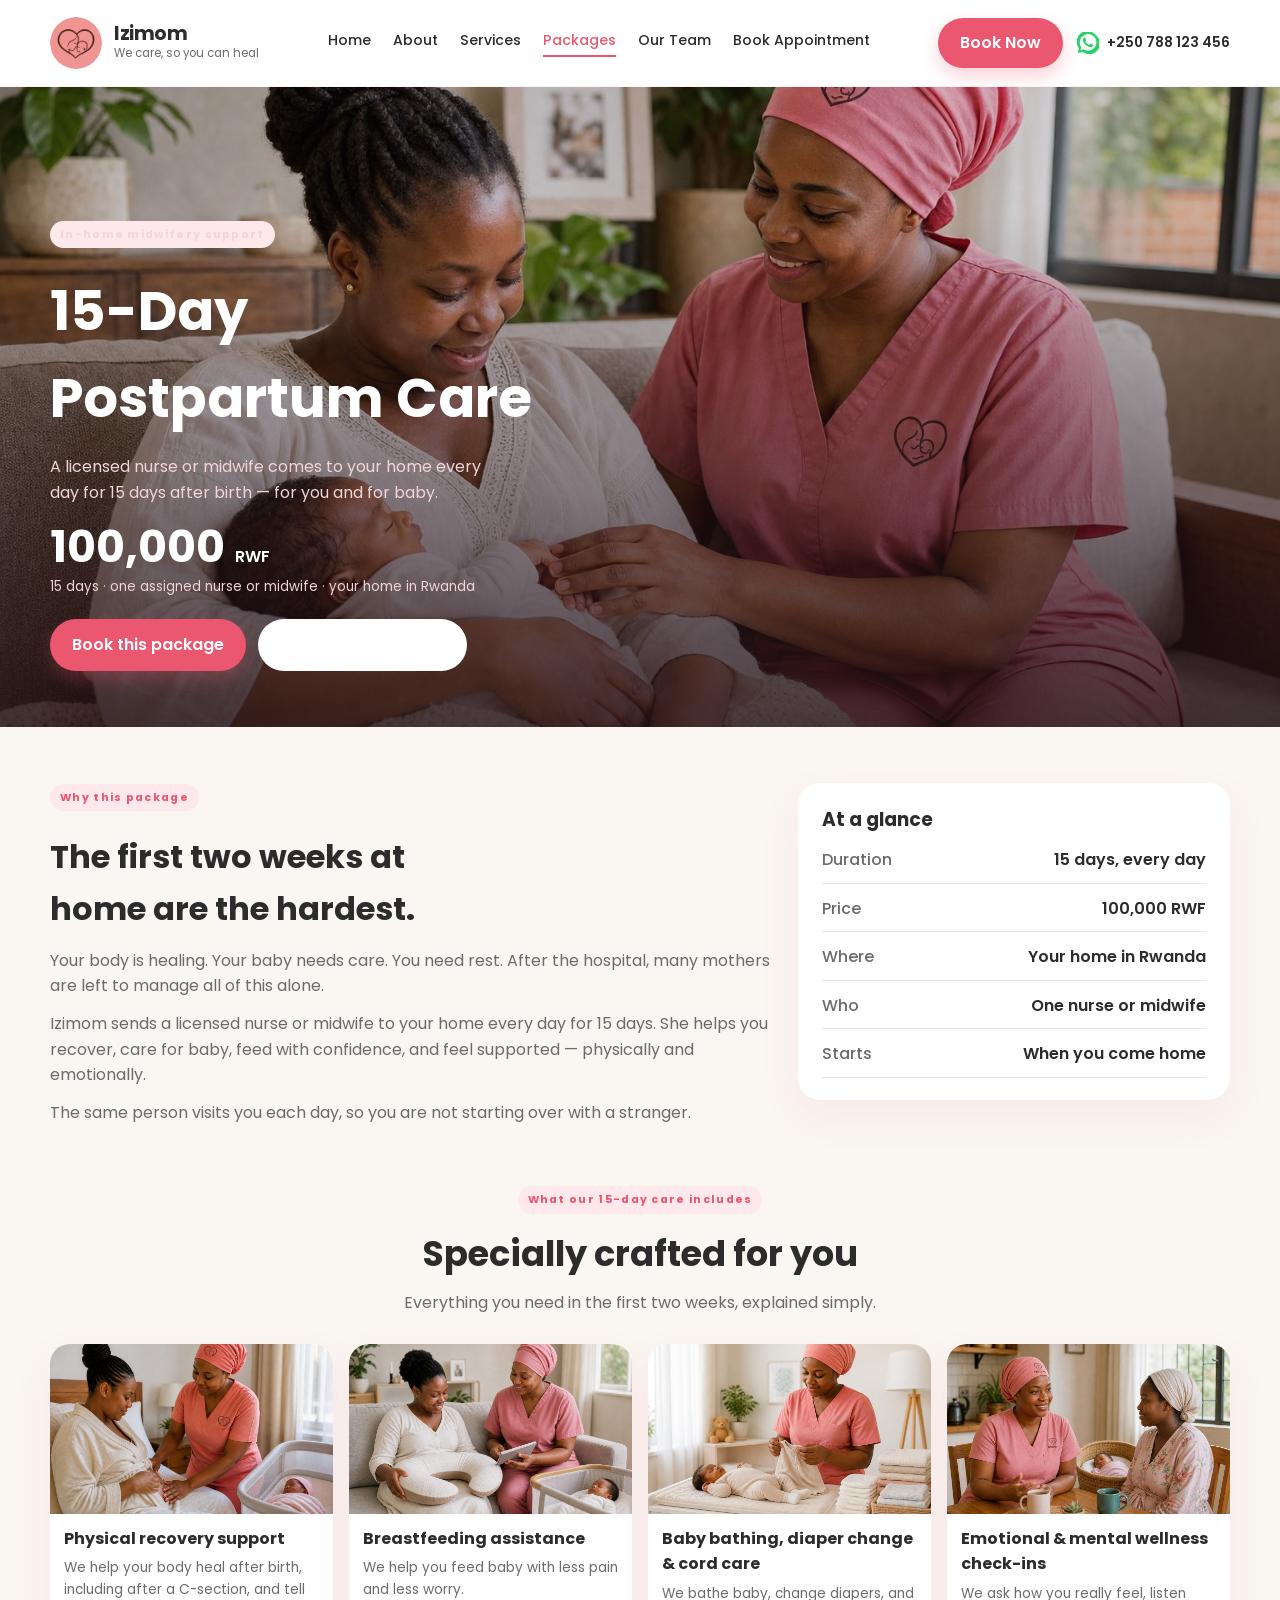
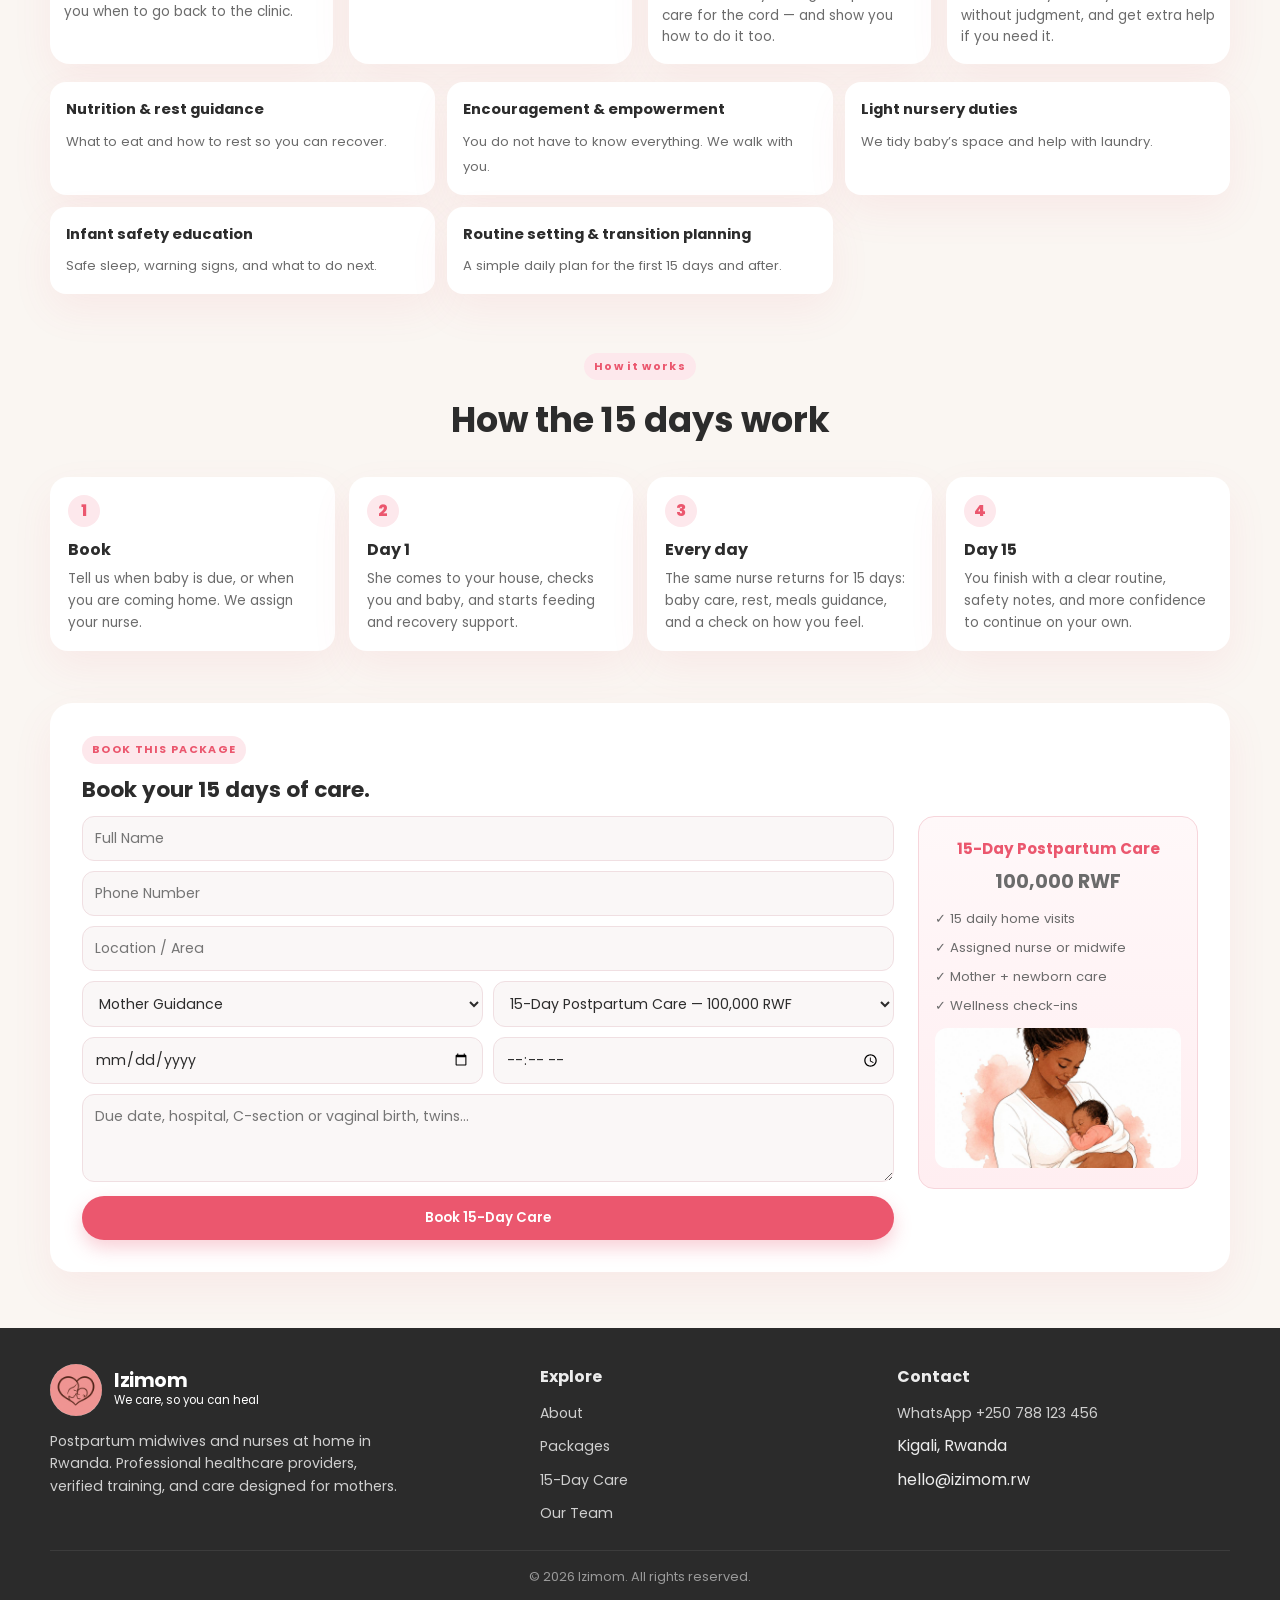
==== 15-day.html @ 44f7fa95 "Fix 15-day page styles by loading CSS and images from the site root. Vercel serves the page at /15-d" ====
<!DOCTYPE html>
<html lang="en">
<head>
  <meta charset="UTF-8">
  <meta name="viewport" content="width=device-width, initial-scale=1.0">
  <title>15-Day Postpartum Care | Izimom</title>
  <meta name="description" content="Daily in-home midwifery support for 15 days after birth in Rwanda. Comprehensive care for mother and newborn. 100,000 RWF.">
  <link rel="icon" href="/images/logo-icon.png?v=5" type="image/png">
  <link rel="preconnect" href="https://fonts.googleapis.com">
  <link rel="preconnect" href="https://fonts.gstatic.com" crossorigin>
  <link href="https://fonts.googleapis.com/css2?family=Poppins:wght@400;500;600;700;800&display=swap" rel="stylesheet">
  <link rel="stylesheet" href="/css/styles.css">
</head>
<body>
  <header class="header">
    <div class="container header-inner">
      <a class="brand" href="/">
        <img src="/images/logo-icon.png?v=5" alt="Izimom logo">
        <span class="brand-text">
          <strong>Izimom</strong>
          <span>We care, so you can heal</span>
        </span>
      </a>

      <button class="menu-toggle" aria-label="Open menu">
        <span></span><span></span><span></span>
      </button>

      <nav class="nav" aria-label="Primary">
        <a href="/">Home</a>
        <a href="/#about">About</a>
        <a href="/#services">Services</a>
        <a class="active" href="/#packages">Packages</a>
        <a href="/#team">Our Team</a>
        <a href="#booking">Book Appointment</a>
      </nav>

      <div class="header-actions">
        <a class="btn btn-primary" href="#booking">Book Now</a>
        <a class="whatsapp" href="https://wa.me/250788123456" target="_blank" rel="noopener">
          <svg viewBox="0 0 24 24" fill="#25D366" aria-hidden="true">
            <path d="M20.5 3.5A11 11 0 0 0 2.1 17.7L1 23l5.4-1.1A11 11 0 1 0 20.5 3.5zm-8.5 17a9.1 9.1 0 0 1-4.6-1.3l-.3-.2-3.2.7.7-3.1-.2-.3A9.1 9.1 0 1 1 12 20.5zm5-6.8c-.3-.1-1.6-.8-1.9-.9s-.4-.1-.6.1-.7.9-.8 1-.3.2-.6.1a7.4 7.4 0 0 1-2.2-1.4 8.2 8.2 0 0 1-1.5-1.9c-.2-.3 0-.4.1-.6l.4-.5.1-.3a.5.5 0 0 0 0-.5c0-.1-.6-1.5-.8-2s-.4-.5-.6-.5h-.5a1 1 0 0 0-.7.3 3 3 0 0 0-1 2.3 5.2 5.2 0 0 0 1.1 2.8 12 12 0 0 0 4.6 4.1 15.6 15.6 0 0 0 1.6.6 3.8 3.8 0 0 0 1.8.1 2.9 2.9 0 0 0 1.9-1.3 2.3 2.3 0 0 0 .2-1.3c-.1-.1-.3-.2-.6-.3z"/>
          </svg>
          <span>+250 788 123 456</span>
        </a>
      </div>
    </div>
  </header>

  <main>
    <section class="pkg-hero">
      <img src="/images/pkg-15-hero.jpg" alt="Izimom nurse visiting a new mother and baby at home">
      <div class="pkg-hero-copy">
        <p class="eyebrow">In-home midwifery support</p>
        <h1>15-Day Postpartum Care</h1>
        <p>A licensed nurse or midwife comes to your home every day for 15 days after birth — for you and for baby.</p>
        <div class="pkg-hero-price">
          <strong>100,000 <span>RWF</span></strong>
          <small>15 days · one assigned nurse or midwife · your home in Rwanda</small>
        </div>
        <div class="hero-ctas">
          <a class="btn btn-primary" href="#booking">Book this package</a>
          <a class="btn btn-outline" href="#includes">See what’s included</a>
        </div>
      </div>
    </section>

    <section class="pkg-intro">
      <div class="container pkg-intro-grid">
        <div>
          <span class="eyebrow">Why this package</span>
          <h2>The first two weeks at home are the hardest.</h2>
          <p>Your body is healing. Your baby needs care. You need rest. After the hospital, many mothers are left to manage all of this alone.</p>
          <p>Izimom sends a licensed nurse or midwife to your home every day for 15 days. She helps you recover, care for baby, feed with confidence, and feel supported — physically and emotionally.</p>
          <p>The same person visits you each day, so you are not starting over with a stranger.</p>
        </div>
        <aside class="pkg-facts">
          <h3>At a glance</h3>
          <ul>
            <li><span>Duration</span> 15 days, every day</li>
            <li><span>Price</span> 100,000 RWF</li>
            <li><span>Where</span> Your home in Rwanda</li>
            <li><span>Who</span> One nurse or midwife</li>
            <li><span>Starts</span> When you come home</li>
          </ul>
        </aside>
      </div>
    </section>

    <section class="pkg-includes" id="includes">
      <div class="container">
        <div class="section-head">
          <span class="eyebrow">What our 15-day care includes</span>
          <h2>Specially crafted for you</h2>
          <p>Everything you need in the first two weeks, explained simply.</p>
        </div>
        <div class="include-grid">
          <article>
            <img src="/images/pkg-15-recovery.jpg" alt="Nurse supporting a mother’s physical recovery at home">
            <h3>Physical recovery support</h3>
            <p>We help your body heal after birth, including after a C-section, and tell you when to go back to the clinic.</p>
          </article>
          <article>
            <img src="/images/pkg-15-feeding.jpg" alt="Nurse guiding a new mother on feeding at home">
            <h3>Breastfeeding assistance</h3>
            <p>We help you feed baby with less pain and less worry.</p>
          </article>
          <article>
            <img src="/images/pkg-15-baby.jpg" alt="Nurse caring for a newborn in the nursery">
            <h3>Baby bathing, diaper change &amp; cord care</h3>
            <p>We bathe baby, change diapers, and care for the cord — and show you how to do it too.</p>
          </article>
          <article>
            <img src="/images/pkg-15-wellness.jpg" alt="Nurse sitting with a mother for a wellness check-in">
            <h3>Emotional &amp; mental wellness check-ins</h3>
            <p>We ask how you really feel, listen without judgment, and get extra help if you need it.</p>
          </article>
        </div>
        <div class="include-list">
          <div><strong>Nutrition &amp; rest guidance</strong><span>What to eat and how to rest so you can recover.</span></div>
          <div><strong>Encouragement &amp; empowerment</strong><span>You do not have to know everything. We walk with you.</span></div>
          <div><strong>Light nursery duties</strong><span>We tidy baby’s space and help with laundry.</span></div>
          <div><strong>Infant safety education</strong><span>Safe sleep, warning signs, and what to do next.</span></div>
          <div><strong>Routine setting &amp; transition planning</strong><span>A simple daily plan for the first 15 days and after.</span></div>
        </div>
      </div>
    </section>

    <section class="pkg-how">
      <div class="container">
        <div class="section-head">
          <span class="eyebrow">How it works</span>
          <h2>How the 15 days work</h2>
        </div>
        <div class="how-15">
          <article><span>1</span><h3>Book</h3><p>Tell us when baby is due, or when you are coming home. We assign your nurse.</p></article>
          <article><span>2</span><h3>Day 1</h3><p>She comes to your house, checks you and baby, and starts feeding and recovery support.</p></article>
          <article><span>3</span><h3>Every day</h3><p>The same nurse returns for 15 days: baby care, rest, meals guidance, and a check on how you feel.</p></article>
          <article><span>4</span><h3>Day 15</h3><p>You finish with a clear routine, safety notes, and more confidence to continue on your own.</p></article>
        </div>
      </div>
    </section>

    <section class="booking-section" id="booking">
      <div class="container">
        <article class="panel booking-panel">
          <span class="eyebrow">BOOK THIS PACKAGE</span>
          <h2>Book your 15 days of care.</h2>
          <div class="booking-wrap">
            <form class="form" id="booking-form">
              <label class="sr-only" for="name">Full Name</label>
              <input id="name" name="name" type="text" placeholder="Full Name" required>

              <label class="sr-only" for="phone">Phone Number</label>
              <input id="phone" name="phone" type="tel" placeholder="Phone Number" required>

              <label class="sr-only" for="location">Location / Area</label>
              <input id="location" name="location" type="text" placeholder="Location / Area" required>

              <div class="form-row">
                <label class="sr-only" for="service">Service Type</label>
                <select id="service" name="service" required>
                  <option value="">Service Type</option>
                  <option selected>Mother Guidance</option>
                  <option>Newborn Care</option>
                  <option>Night Support</option>
                  <option>Nutritious Meals</option>
                  <option>Light Cleaning</option>
                  <option>On-Demand Help</option>
                </select>

                <label class="sr-only" for="package">Subscription Package</label>
                <select id="package" name="package" required>
                  <option value="">Choose a package</option>
                  <option selected>15-Day Postpartum Care — 100,000 RWF</option>
                  <option>Weekly Essential — 10,000 RWF / week</option>
                  <option>Comfort Monthly — 38,000 RWF / month</option>
                  <option>Night Support Add-on — 18,000 RWF / week</option>
                </select>
              </div>

              <div class="form-row">
                <label class="sr-only" for="date">Preferred start date</label>
                <input id="date" name="date" type="date" required>

                <label class="sr-only" for="time">Preferred visit time</label>
                <input id="time" name="time" type="time" required>
              </div>

              <label class="sr-only" for="notes">Additional Notes</label>
              <textarea id="notes" name="notes" placeholder="Due date, hospital, C-section or vaginal birth, twins…"></textarea>

              <button class="btn btn-primary" type="submit">Book 15-Day Care</button>
            </form>

            <aside class="weekly-card">
              <h3>15-Day Postpartum Care</h3>
              <p class="price">100,000 RWF</p>
              <ul>
                <li>✓ 15 daily home visits</li>
                <li>✓ Assigned nurse or midwife</li>
                <li>✓ Mother + newborn care</li>
                <li>✓ Wellness check-ins</li>
              </ul>
              <img src="/images/pricing-illustration.jpg" alt="Mother holding a baby illustration">
            </aside>
          </div>
        </article>
      </div>
    </section>
  </main>

  <footer class="footer">
    <div class="container footer-grid">
      <div>
        <a class="brand" href="/">
          <img src="/images/logo-icon.png?v=5" alt="">
          <span class="brand-text">
            <strong>Izimom</strong>
            <span>We care, so you can heal</span>
          </span>
        </a>
        <p style="margin-top:14px;max-width:360px;">Postpartum midwives and nurses at home in Rwanda. Professional healthcare providers, verified training, and care designed for mothers.</p>
      </div>
      <div>
        <h4>Explore</h4>
        <ul>
          <li><a href="/#about">About</a></li>
          <li><a href="/#packages">Packages</a></li>
          <li><a href="/15-day/">15-Day Care</a></li>
          <li><a href="/#team">Our Team</a></li>
        </ul>
      </div>
      <div>
        <h4>Contact</h4>
        <ul>
          <li><a href="https://wa.me/250788123456">WhatsApp +250 788 123 456</a></li>
          <li>Kigali, Rwanda</li>
          <li>hello@izimom.rw</li>
        </ul>
      </div>
    </div>
    <div class="container copy">© <span id="year"></span> Izimom. All rights reserved.</div>
  </footer>

  <div class="toast" role="status">Thank you. Your appointment request has been received.</div>
  <script src="/js/main.js"></script>
</body>
</html>
---- css/styles.css ----
:root {
  --coral: #eb576e;
  --coral-dark: #d4455d;
  --coral-soft: #fde8ec;
  --blush: #fff4f6;
  --cream: #faf6f2;
  --white: #ffffff;
  --ink: #2c2c2c;
  --muted: #6b6b6b;
  --line: #f0e4e6;
  --shadow: 0 16px 40px rgba(235, 87, 110, 0.08);
  --radius: 22px;
  --header-h: 86px;
}

*,
*::before,
*::after {
  box-sizing: border-box;
  margin: 0;
  padding: 0;
}

html {
  scroll-behavior: smooth;
  scroll-padding-top: 96px;
}

body {
  font-family: "Poppins", sans-serif;
  color: var(--ink);
  background: var(--cream);
  line-height: 1.6;
}

img {
  max-width: 100%;
  display: block;
}

a {
  color: inherit;
  text-decoration: none;
}

button,
input,
select,
textarea {
  font-family: inherit;
}

.container {
  width: min(1180px, calc(100% - 40px));
  margin-inline: auto;
}

.sr-only {
  position: absolute;
  width: 1px;
  height: 1px;
  padding: 0;
  margin: -1px;
  overflow: hidden;
  clip: rect(0, 0, 0, 0);
  border: 0;
}

/* Header */
.header {
  position: sticky;
  top: 0;
  z-index: 50;
  background: rgba(255, 255, 255, 0.94);
  backdrop-filter: blur(12px);
  border-bottom: 1px solid rgba(235, 87, 110, 0.08);
}

.header-inner {
  min-height: var(--header-h);
  display: grid;
  grid-template-columns: auto 1fr auto;
  align-items: center;
  gap: 24px;
}

.brand {
  display: flex;
  align-items: center;
  gap: 12px;
}

.brand img,
.brand svg {
  width: 52px;
  height: 52px;
  flex-shrink: 0;
  border-radius: 50%;
  object-fit: cover;
}

.brand-text strong {
  display: block;
  font-size: 1.2rem;
  font-weight: 700;
  letter-spacing: -0.02em;
  line-height: 1.1;
}

.brand-text span {
  display: block;
  font-size: 0.72rem;
  color: var(--muted);
  font-weight: 400;
}

.nav {
  display: flex;
  justify-content: center;
  flex-wrap: wrap;
  gap: 18px 22px;
}

.nav a {
  font-size: 0.88rem;
  font-weight: 500;
  color: var(--ink);
  padding-bottom: 4px;
  border-bottom: 2px solid transparent;
  white-space: nowrap;
}

.nav a:hover,
.nav a.active {
  color: var(--coral);
  border-bottom-color: var(--coral);
}

.header-actions {
  display: flex;
  align-items: center;
  gap: 14px;
}

.btn {
  display: inline-flex;
  align-items: center;
  justify-content: center;
  gap: 8px;
  border: none;
  cursor: pointer;
  border-radius: 999px;
  font-weight: 600;
  transition: 0.2s ease;
}

.btn-primary {
  background: var(--coral);
  color: var(--white);
  padding: 12px 22px;
  box-shadow: 0 8px 18px rgba(235, 87, 110, 0.28);
}

.btn-primary:hover {
  background: var(--coral-dark);
  transform: translateY(-1px);
}

.btn-outline {
  background: var(--white);
  color: var(--coral);
  border: 1.5px solid var(--coral);
  padding: 12px 22px;
}

.btn-outline:hover {
  background: var(--coral-soft);
}

.whatsapp {
  display: flex;
  align-items: center;
  gap: 8px;
  font-size: 0.86rem;
  font-weight: 600;
  white-space: nowrap;
}

.whatsapp svg {
  width: 22px;
  height: 22px;
}

.menu-toggle {
  display: none;
  width: 42px;
  height: 42px;
  border: 1px solid var(--line);
  background: var(--white);
  border-radius: 12px;
  cursor: pointer;
}

.menu-toggle span {
  display: block;
  width: 18px;
  height: 2px;
  margin: 4px auto;
  background: var(--ink);
}

/* Hero */
.hero {
  padding: 42px 0 28px;
}

.hero-grid {
  display: grid;
  grid-template-columns: 1.05fr 0.95fr;
  gap: 36px;
  align-items: center;
}

.hero h1 {
  font-size: clamp(2.1rem, 4vw, 3.35rem);
  line-height: 1.15;
  letter-spacing: -0.03em;
  margin-bottom: 14px;
}

.hero p.lead {
  color: var(--muted);
  max-width: 460px;
  margin-bottom: 24px;
}

.feature-row {
  display: grid;
  grid-template-columns: repeat(4, minmax(0, 1fr));
  gap: 12px;
  margin-bottom: 28px;
}

.feature {
  display: flex;
  flex-direction: column;
  align-items: center;
  text-align: center;
  gap: 8px;
  font-size: 0.78rem;
  font-weight: 600;
}

.feature-icon {
  width: 46px;
  height: 46px;
  border-radius: 50%;
  background: var(--coral-soft);
  color: var(--coral);
  display: grid;
  place-items: center;
}

.feature-icon svg {
  width: 22px;
  height: 22px;
}

.hero-ctas {
  display: flex;
  gap: 12px;
  flex-wrap: wrap;
}

.hero-media {
  position: relative;
}

.hero-media img {
  width: 100%;
  height: 520px;
  object-fit: cover;
  object-position: 50% 20%;
  border-radius: 28px;
}

.price-badge {
  position: absolute;
  right: -8px;
  top: 42%;
  width: 158px;
  height: 158px;
  background: var(--coral);
  color: var(--white);
  text-align: center;
  display: grid;
  place-items: center;
  padding: 18px;
  border-radius: 58% 42% 55% 45% / 48% 52% 48% 52%;
  box-shadow: 0 16px 30px rgba(235, 87, 110, 0.35);
  animation: float 4.5s ease-in-out infinite;
}

.price-badge strong {
  display: block;
  font-size: 0.95rem;
  line-height: 1.25;
}

.price-badge small {
  display: block;
  margin-top: 6px;
  font-size: 0.68rem;
  opacity: 0.95;
}

@keyframes float {
  0%,
  100% {
    transform: translateY(0);
  }
  50% {
    transform: translateY(-8px);
  }
}

/* About + Services */
.about-services {
  padding: 10px 0 28px;
}

.about-services-grid {
  display: grid;
  grid-template-columns: 1fr 1.2fr;
  gap: 22px;
  align-items: stretch;
}

.panel {
  background: var(--white);
  border-radius: var(--radius);
  padding: 22px;
  box-shadow: var(--shadow);
}

.eyebrow {
  display: inline-block;
  background: var(--coral-soft);
  color: var(--coral);
  font-size: 0.68rem;
  font-weight: 700;
  letter-spacing: 0.12em;
  padding: 5px 10px;
  border-radius: 999px;
  margin-bottom: 12px;
}

.panel h2 {
  font-size: 1.35rem;
  line-height: 1.3;
  margin-bottom: 12px;
}

.about-photo {
  width: 100%;
  height: 240px;
  object-fit: cover;
  object-position: 50% 20%;
  border-radius: 16px;
  margin-bottom: 14px;
}

.booking-section {
  padding: 12px 0 56px;
}

.booking-panel {
  padding: 32px;
}

.form-row {
  display: grid;
  grid-template-columns: 1fr 1fr;
  gap: 10px;
}

.panel p {
  color: var(--muted);
  font-size: 0.92rem;
}

.checks {
  list-style: none;
  margin: 16px 0;
  display: grid;
  gap: 10px;
}

.checks li {
  display: flex;
  align-items: center;
  gap: 10px;
  font-size: 0.9rem;
  font-weight: 600;
}

.check {
  width: 20px;
  height: 20px;
  border-radius: 50%;
  background: var(--coral);
  color: var(--white);
  display: grid;
  place-items: center;
  flex-shrink: 0;
}

.service-grid {
  display: grid;
  grid-template-columns: 1fr 1fr;
  gap: 12px;
  margin: 16px 0 18px;
}

.service-card {
  border: 1px solid var(--line);
  border-radius: 14px;
  padding: 14px 12px;
  background: var(--white);
}

.service-card svg {
  width: 22px;
  height: 22px;
  color: var(--coral);
  margin-bottom: 8px;
}

.service-card h3 {
  font-size: 0.92rem;
  margin-bottom: 4px;
}

.service-card p {
  font-size: 0.75rem;
  line-height: 1.45;
}

.booking-wrap {
  display: grid;
  grid-template-columns: 1.6fr 280px;
  gap: 24px;
  align-items: start;
}

.form {
  display: grid;
  gap: 10px;
}

.form input,
.form select,
.form textarea {
  width: 100%;
  border: 1px solid #f0dfe2;
  background: #faf7f7;
  border-radius: 12px;
  padding: 11px 12px;
  font-size: 0.88rem;
  color: var(--ink);
  outline: none;
}

.form input:focus,
.form select:focus,
.form textarea:focus {
  border-color: var(--coral);
  background: var(--white);
}

.form textarea {
  min-height: 88px;
  resize: vertical;
}

.form .btn {
  width: 100%;
  margin-top: 4px;
}

.weekly-card {
  background: linear-gradient(180deg, #fff8f9 0%, #ffeef1 100%);
  border: 1px solid #f7d5db;
  border-radius: 16px;
  padding: 20px 16px;
  text-align: center;
}

.weekly-card h3 {
  font-size: 0.95rem;
  color: var(--coral);
}

.weekly-card .price {
  font-size: 1.2rem;
  font-weight: 700;
  margin: 6px 0 10px;
}

.weekly-card ul {
  list-style: none;
  text-align: left;
  font-size: 0.82rem;
  color: var(--muted);
  display: grid;
  gap: 8px;
  margin-bottom: 12px;
}

.weekly-card img {
  width: 100%;
  height: 140px;
  object-fit: cover;
  border-radius: 12px;
}

.trust {
  display: grid;
  grid-template-columns: repeat(3, 1fr);
  gap: 8px;
  margin-top: 16px;
  text-align: center;
}

.trust div {
  font-size: 0.68rem;
  font-weight: 600;
  color: var(--muted);
}

.trust svg {
  width: 22px;
  height: 22px;
  color: var(--coral);
  margin: 0 auto 4px;
}

/* Packages */
.packages {
  padding: 20px 0 64px;
}

.section-head {
  text-align: center;
  max-width: 620px;
  margin: 0 auto 28px;
}

.section-head h2 {
  font-size: clamp(1.6rem, 3vw, 2.2rem);
  margin-bottom: 8px;
}

.section-head p {
  color: var(--muted);
}

.package-grid {
  display: grid;
  grid-template-columns: repeat(3, 1fr);
  gap: 20px;
}

.package-card {
  background: var(--white);
  border-radius: 24px;
  padding: 26px 22px 22px;
  box-shadow: var(--shadow);
  position: relative;
  display: flex;
  flex-direction: column;
  border: 1px solid transparent;
}

.package-card.featured {
  border-color: var(--coral);
  transform: translateY(-8px);
  box-shadow: 0 20px 44px rgba(235, 87, 110, 0.16);
}

.popular {
  position: absolute;
  top: -12px;
  left: 50%;
  transform: translateX(-50%);
  background: var(--coral);
  color: var(--white);
  font-size: 0.72rem;
  font-weight: 700;
  padding: 5px 12px;
  border-radius: 999px;
}

.package-card h3 {
  font-size: 1.15rem;
}

.package-card .amount {
  font-size: 1.8rem;
  font-weight: 700;
  margin: 8px 0 4px;
  color: var(--coral);
}

.package-card .amount span {
  font-size: 0.85rem;
  color: var(--muted);
  font-weight: 500;
}

.package-card .who {
  font-size: 0.85rem;
  color: var(--muted);
  margin-bottom: 16px;
}

.package-card ul {
  list-style: none;
  display: grid;
  gap: 9px;
  margin-bottom: 20px;
  flex: 1;
}

.package-card li {
  display: flex;
  gap: 8px;
  font-size: 0.88rem;
}

.addon {
  margin-top: 22px;
  background: var(--white);
  border-radius: 18px;
  padding: 18px 22px;
  display: flex;
  justify-content: space-between;
  gap: 16px;
  align-items: center;
  box-shadow: var(--shadow);
  flex-wrap: wrap;
}

.addon strong {
  color: var(--coral);
}

/* 15-day package page */
.pkg-hero {
  position: relative;
  min-height: min(78vh, 640px);
  display: grid;
  align-items: end;
  color: #fff;
}

.pkg-hero img {
  position: absolute;
  inset: 0;
  width: 100%;
  height: 100%;
  object-fit: cover;
}

.pkg-hero::after {
  content: "";
  position: absolute;
  inset: 0;
  background: linear-gradient(180deg, rgba(36, 18, 22, 0.15) 20%, rgba(36, 18, 22, 0.82) 100%);
}

.pkg-hero-copy {
  position: relative;
  z-index: 1;
  width: min(1180px, calc(100% - 40px));
  margin: 0 auto;
  padding: 48px 0 56px;
}

.pkg-hero h1 {
  font-size: clamp(2rem, 4.4vw, 3.4rem);
  max-width: 14ch;
  margin-bottom: 12px;
}

.pkg-hero-copy > p {
  max-width: 46ch;
  color: #f3d4da;
  margin-bottom: 20px;
}

.pkg-hero-price {
  margin-bottom: 22px;
}

.pkg-hero-price strong {
  display: block;
  font-size: clamp(2rem, 4vw, 2.8rem);
  line-height: 1;
}

.pkg-hero-price span {
  font-size: 1rem;
  font-weight: 600;
}

.pkg-hero-price small {
  display: block;
  margin-top: 6px;
  color: #f3d4da;
}

.pkg-hero .btn-outline {
  color: #fff;
  border-color: rgba(255, 255, 255, 0.55);
}

.pkg-intro {
  padding: 56px 0 28px;
}

.pkg-intro-grid {
  display: grid;
  grid-template-columns: 1.5fr 0.9fr;
  gap: 28px;
  align-items: start;
}

.pkg-intro h2 {
  font-size: clamp(1.5rem, 2.8vw, 2rem);
  margin: 8px 0 14px;
  max-width: 22ch;
}

.pkg-intro p {
  color: var(--muted);
  margin-bottom: 12px;
}

.pkg-facts {
  background: var(--white);
  border-radius: var(--radius);
  padding: 22px 24px;
  box-shadow: var(--shadow);
}

.pkg-facts ul {
  list-style: none;
  display: grid;
  gap: 12px;
  margin-top: 12px;
}

.pkg-facts li {
  display: flex;
  justify-content: space-between;
  gap: 12px;
  padding-bottom: 10px;
  border-bottom: 1px solid var(--line);
  font-weight: 600;
}

.pkg-facts li span {
  color: var(--muted);
  font-weight: 500;
}

.pkg-includes {
  padding: 20px 0 48px;
}

.include-grid {
  display: grid;
  grid-template-columns: repeat(4, 1fr);
  gap: 16px;
  margin-bottom: 18px;
}

.include-grid article {
  background: var(--white);
  border-radius: 20px;
  overflow: hidden;
  box-shadow: var(--shadow);
}

.include-grid img {
  width: 100%;
  height: 170px;
  object-fit: cover;
}

.include-grid h3,
.include-grid p {
  padding: 0 14px;
}

.include-grid h3 {
  margin-top: 12px;
  font-size: 1rem;
}

.include-grid p {
  color: var(--muted);
  font-size: 0.85rem;
  padding-bottom: 16px;
  margin-top: 6px;
}

.include-list {
  display: grid;
  grid-template-columns: repeat(3, 1fr);
  gap: 12px;
}

.include-list div {
  background: var(--white);
  border-radius: 16px;
  padding: 16px;
  box-shadow: var(--shadow);
}

.include-list strong {
  display: block;
  margin-bottom: 6px;
  font-size: 0.92rem;
}

.include-list span {
  color: var(--muted);
  font-size: 0.82rem;
}

.pkg-how {
  padding: 10px 0 40px;
}

.how-15 {
  display: grid;
  grid-template-columns: repeat(4, 1fr);
  gap: 14px;
}

.how-15 article {
  background: var(--white);
  border-radius: 18px;
  padding: 18px;
  box-shadow: var(--shadow);
}

.how-15 span {
  display: inline-flex;
  width: 32px;
  height: 32px;
  align-items: center;
  justify-content: center;
  background: var(--coral-soft);
  color: var(--coral);
  border-radius: 50%;
  font-weight: 800;
  margin-bottom: 10px;
}

.how-15 h3 {
  font-size: 1rem;
  margin-bottom: 6px;
}

.how-15 p {
  color: var(--muted);
  font-size: 0.85rem;
}

.flagship {
  display: grid;
  grid-template-columns: 1.1fr 1fr;
  gap: 0;
  background: var(--white);
  border-radius: 24px;
  overflow: hidden;
  box-shadow: var(--shadow);
  margin-bottom: 28px;
  border: 1px solid var(--coral);
}

.flagship img {
  width: 100%;
  height: 100%;
  min-height: 280px;
  object-fit: cover;
}

.flagship-body {
  padding: 28px 26px;
}

.flagship-body .amount {
  font-size: 2rem;
  font-weight: 700;
  color: var(--coral);
  margin: 8px 0 10px;
}

.flagship-body .amount span {
  font-size: 0.9rem;
  color: var(--muted);
  font-weight: 500;
}

.flagship-body .popular {
  position: static;
  transform: none;
  display: inline-block;
  margin-bottom: 10px;
}

.flagship-body p {
  color: var(--muted);
  margin-bottom: 16px;
}

.flagship-body ul {
  list-style: none;
  display: grid;
  gap: 8px;
  margin-bottom: 18px;
}

.flagship-body li {
  display: flex;
  gap: 8px;
  font-size: 0.9rem;
}

/* Team */
.team {
  padding: 10px 0 72px;
}

.team-grid {
  display: grid;
  grid-template-columns: repeat(3, 1fr);
  gap: 20px;
}

.member {
  background: var(--white);
  border-radius: 22px;
  overflow: hidden;
  box-shadow: var(--shadow);
}

.member img {
  width: 100%;
  height: 260px;
  object-fit: cover;
  object-position: 50% 18%;
}

.member-body {
  padding: 16px 16px 18px;
}

.member-body h3 {
  font-size: 1.05rem;
}

.role {
  color: var(--coral);
  font-size: 0.82rem;
  font-weight: 600;
  margin: 2px 0 8px;
}

.member-body p {
  font-size: 0.82rem;
  color: var(--muted);
}

/* Footer */
.footer {
  background: #2b2b2b;
  color: #ececec;
  padding: 36px 0 20px;
}

.footer-grid {
  display: grid;
  grid-template-columns: 1.4fr 1fr 1fr;
  gap: 24px;
  margin-bottom: 24px;
}

.footer .brand-text strong,
.footer .brand-text span {
  color: #fff;
}

.footer p,
.footer a {
  color: #cfcfcf;
  font-size: 0.88rem;
}

.footer h4 {
  margin-bottom: 10px;
}

.footer ul {
  list-style: none;
  display: grid;
  gap: 8px;
}

.copy {
  border-top: 1px solid rgba(255, 255, 255, 0.08);
  padding-top: 16px;
  font-size: 0.8rem;
  color: #9a9a9a;
  text-align: center;
}

.toast {
  position: fixed;
  right: 20px;
  bottom: 20px;
  background: var(--ink);
  color: var(--white);
  padding: 14px 18px;
  border-radius: 14px;
  display: none;
  z-index: 80;
}

.toast.show {
  display: block;
}

@media (max-width: 1024px) {
  .header-inner {
    grid-template-columns: auto 1fr auto;
  }

  .nav {
    display: none;
  }

  .nav.open {
    display: flex;
    position: absolute;
    top: var(--header-h);
    left: 0;
    right: 0;
    background: var(--white);
    flex-direction: column;
    padding: 16px 24px 20px;
    gap: 14px;
    border-bottom: 1px solid var(--line);
  }

  .menu-toggle {
    display: inline-block;
  }

  .whatsapp span {
    display: none;
  }

  .hero-grid,
  .about-services-grid,
  .package-grid,
  .team-grid,
  .footer-grid,
  .pkg-intro-grid,
  .include-grid,
  .include-list,
  .how-15,
  .flagship {
    grid-template-columns: 1fr 1fr;
  }

  .hero-grid,
  .about-services-grid,
  .booking-wrap {
    grid-template-columns: 1fr;
  }

  .hero-media img {
    height: 420px;
  }

  .package-grid .package-card:last-child,
  .footer-grid > :first-child {
    grid-column: 1 / -1;
  }
}

@media (max-width: 720px) {
  .container {
    width: min(1180px, calc(100% - 28px));
  }

  .feature-row,
  .service-grid,
  .booking-wrap,
  .form-row,
  .package-grid,
  .team-grid,
  .footer-grid,
  .trust,
  .pkg-intro-grid,
  .include-grid,
  .include-list,
  .how-15,
  .flagship {
    grid-template-columns: 1fr;
  }

  .booking-panel {
    padding: 22px;
  }

  .service-grid {
    grid-template-columns: 1fr 1fr;
  }

  .hero-media img {
    height: 360px;
  }

  .price-badge {
    width: 128px;
    height: 128px;
    right: 8px;
    top: auto;
    bottom: 16px;
  }

  .package-card.featured {
    transform: none;
  }

  .header-actions .btn {
    padding: 10px 14px;
    font-size: 0.85rem;
  }
}

@media (max-width: 520px) {
  .service-grid {
    grid-template-columns: 1fr;
  }

  .team-grid {
    grid-template-columns: 1fr;
  }
}
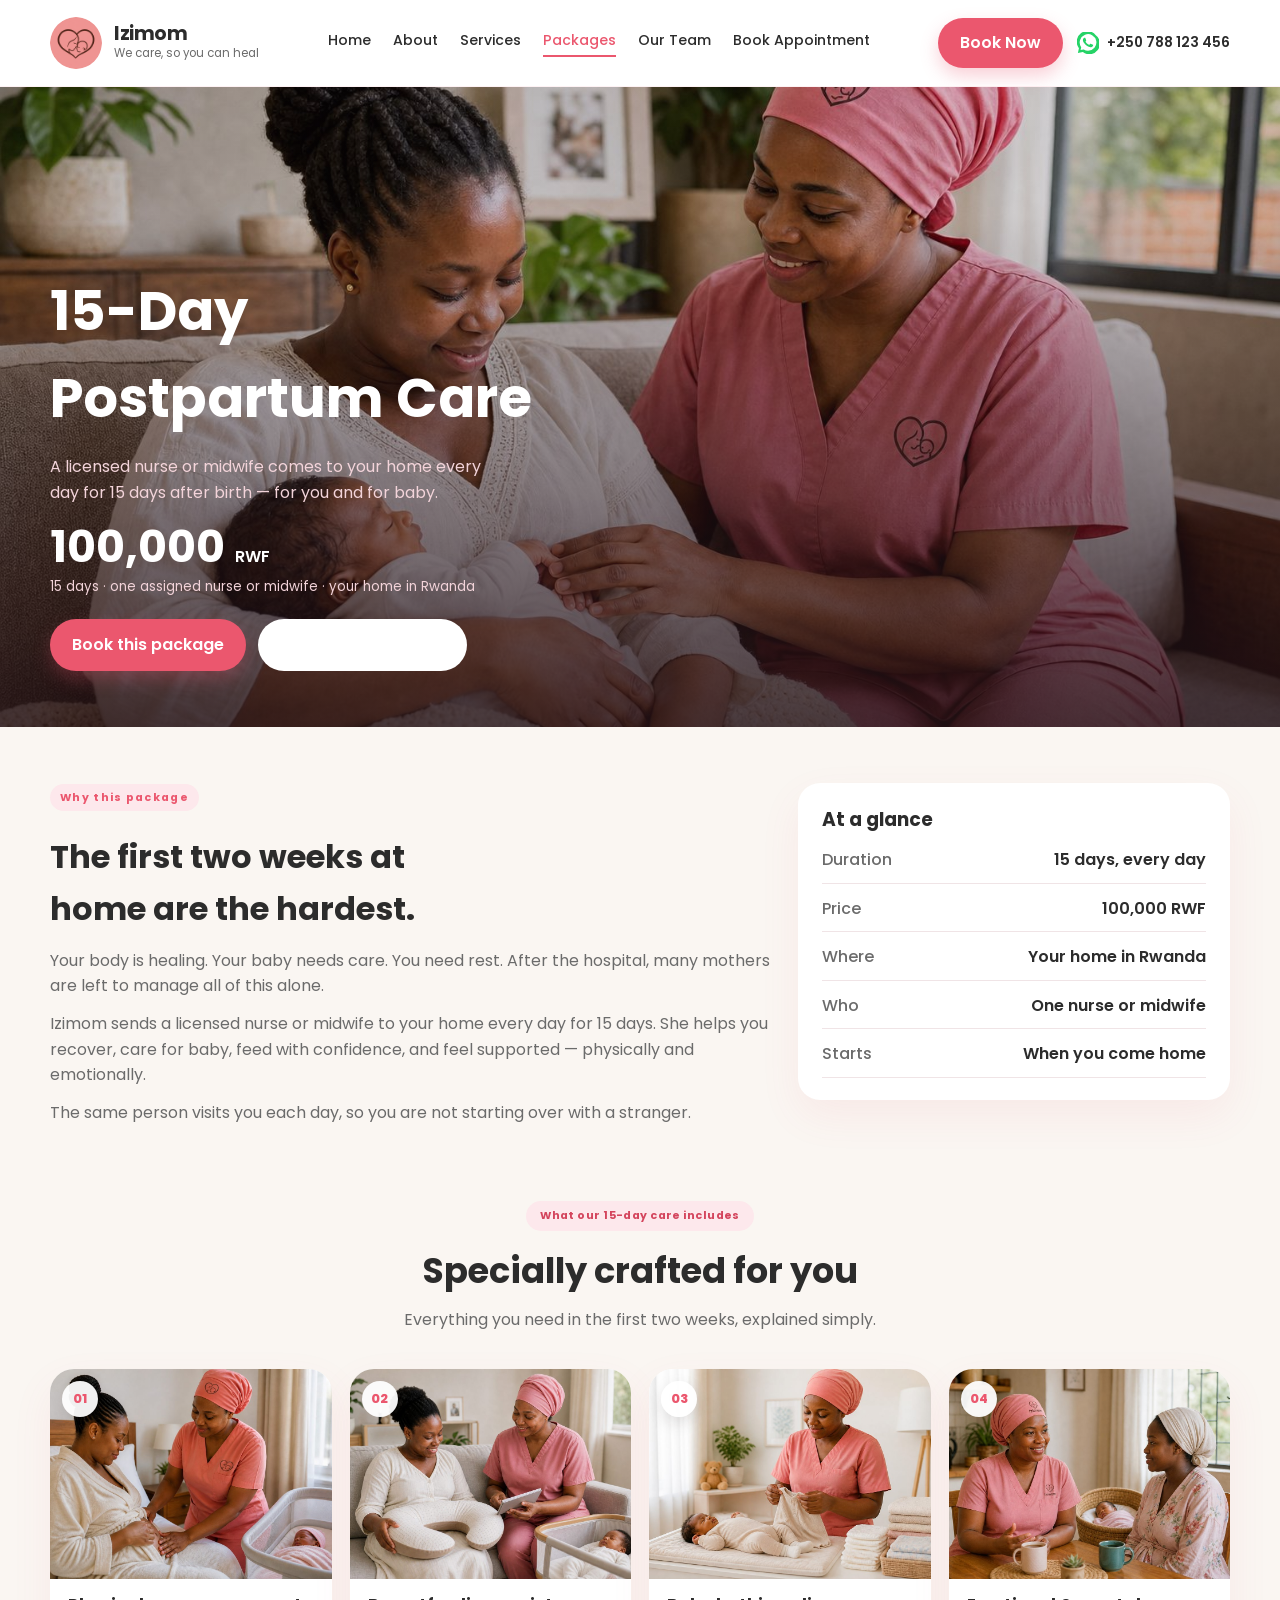
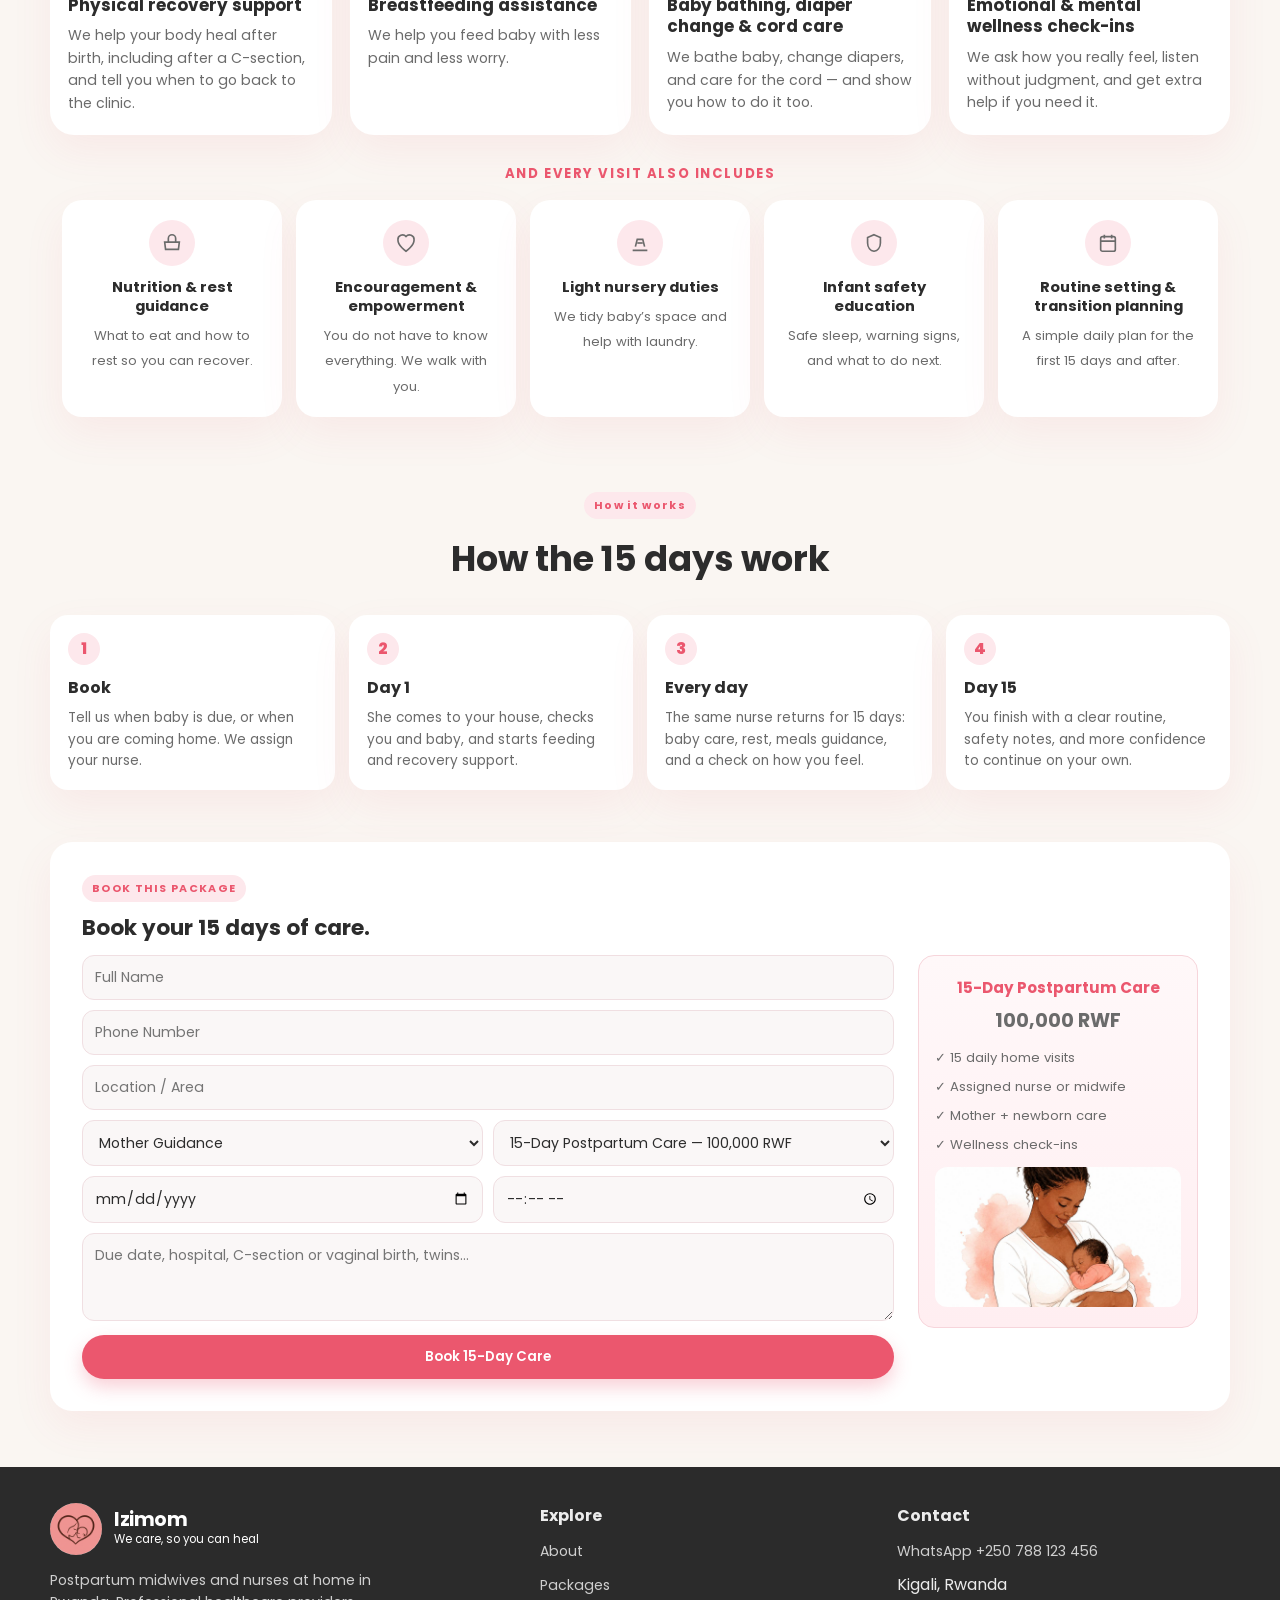
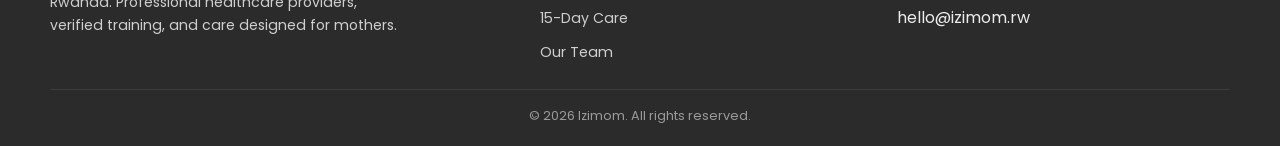
==== commit d3b4488c: "Redesign the 15-day includes section with numbered photo cards and icon tiles. Co-authored-by: Curso" ====
--- a/15-day.html
+++ b/15-day.html
@@ -51,7 +51,6 @@
     <section class="pkg-hero">
       <img src="/images/pkg-15-hero.jpg" alt="Izimom nurse visiting a new mother and baby at home">
       <div class="pkg-hero-copy">
-        <p class="eyebrow">In-home midwifery support</p>
         <h1>15-Day Postpartum Care</h1>
         <p>A licensed nurse or midwife comes to your home every day for 15 days after birth — for you and for baby.</p>
         <div class="pkg-hero-price">
@@ -90,38 +89,91 @@
     <section class="pkg-includes" id="includes">
       <div class="container">
         <div class="section-head">
-          <span class="eyebrow">What our 15-day care includes</span>
+          <span class="eyebrow pill">What our 15-day care includes</span>
           <h2>Specially crafted for you</h2>
           <p>Everything you need in the first two weeks, explained simply.</p>
         </div>
+
         <div class="include-grid">
           <article>
-            <img src="/images/pkg-15-recovery.jpg" alt="Nurse supporting a mother’s physical recovery at home">
-            <h3>Physical recovery support</h3>
-            <p>We help your body heal after birth, including after a C-section, and tell you when to go back to the clinic.</p>
-          </article>
-          <article>
-            <img src="/images/pkg-15-feeding.jpg" alt="Nurse guiding a new mother on feeding at home">
-            <h3>Breastfeeding assistance</h3>
-            <p>We help you feed baby with less pain and less worry.</p>
-          </article>
-          <article>
-            <img src="/images/pkg-15-baby.jpg" alt="Nurse caring for a newborn in the nursery">
-            <h3>Baby bathing, diaper change &amp; cord care</h3>
-            <p>We bathe baby, change diapers, and care for the cord — and show you how to do it too.</p>
-          </article>
-          <article>
-            <img src="/images/pkg-15-wellness.jpg" alt="Nurse sitting with a mother for a wellness check-in">
-            <h3>Emotional &amp; mental wellness check-ins</h3>
-            <p>We ask how you really feel, listen without judgment, and get extra help if you need it.</p>
-          </article>
-        </div>
+            <figure>
+              <img src="/images/pkg-15-recovery.jpg" alt="Nurse supporting a mother’s physical recovery at home">
+              <span>01</span>
+            </figure>
+            <div class="include-body">
+              <h3>Physical recovery support</h3>
+              <p>We help your body heal after birth, including after a C-section, and tell you when to go back to the clinic.</p>
+            </div>
+          </article>
+          <article>
+            <figure>
+              <img src="/images/pkg-15-feeding.jpg" alt="Nurse guiding a new mother on feeding at home">
+              <span>02</span>
+            </figure>
+            <div class="include-body">
+              <h3>Breastfeeding assistance</h3>
+              <p>We help you feed baby with less pain and less worry.</p>
+            </div>
+          </article>
+          <article>
+            <figure>
+              <img src="/images/pkg-15-baby.jpg" alt="Nurse caring for a newborn in the nursery">
+              <span>03</span>
+            </figure>
+            <div class="include-body">
+              <h3>Baby bathing, diaper change &amp; cord care</h3>
+              <p>We bathe baby, change diapers, and care for the cord — and show you how to do it too.</p>
+            </div>
+          </article>
+          <article>
+            <figure>
+              <img src="/images/pkg-15-wellness.jpg" alt="Nurse sitting with a mother for a wellness check-in">
+              <span>04</span>
+            </figure>
+            <div class="include-body">
+              <h3>Emotional &amp; mental wellness check-ins</h3>
+              <p>We ask how you really feel, listen without judgment, and get extra help if you need it.</p>
+            </div>
+          </article>
+        </div>
+
+        <p class="include-more">And every visit also includes</p>
         <div class="include-list">
-          <div><strong>Nutrition &amp; rest guidance</strong><span>What to eat and how to rest so you can recover.</span></div>
-          <div><strong>Encouragement &amp; empowerment</strong><span>You do not have to know everything. We walk with you.</span></div>
-          <div><strong>Light nursery duties</strong><span>We tidy baby’s space and help with laundry.</span></div>
-          <div><strong>Infant safety education</strong><span>Safe sleep, warning signs, and what to do next.</span></div>
-          <div><strong>Routine setting &amp; transition planning</strong><span>A simple daily plan for the first 15 days and after.</span></div>
+          <article>
+            <span class="include-icon" aria-hidden="true">
+              <svg viewBox="0 0 24 24" fill="none" stroke="currentColor" stroke-width="1.8"><path d="M4 11h16l-1 8H5l-1-8z"/><path d="M8 11V7a4 4 0 0 1 8 0v4"/></svg>
+            </span>
+            <strong>Nutrition &amp; rest guidance</strong>
+            <span>What to eat and how to rest so you can recover.</span>
+          </article>
+          <article>
+            <span class="include-icon" aria-hidden="true">
+              <svg viewBox="0 0 24 24" fill="none" stroke="currentColor" stroke-width="1.8"><path d="M20.8 8.6a5 5 0 0 0-8.8-3.6A5 5 0 0 0 3.2 8.6C3.2 15 12 21 12 21s8.8-6 8.8-12.4z"/></svg>
+            </span>
+            <strong>Encouragement &amp; empowerment</strong>
+            <span>You do not have to know everything. We walk with you.</span>
+          </article>
+          <article>
+            <span class="include-icon" aria-hidden="true">
+              <svg viewBox="0 0 24 24" fill="none" stroke="currentColor" stroke-width="1.8"><path d="M4 20h16M7 16l2-8h6l2 8"/><path d="M9 12h6"/></svg>
+            </span>
+            <strong>Light nursery duties</strong>
+            <span>We tidy baby’s space and help with laundry.</span>
+          </article>
+          <article>
+            <span class="include-icon" aria-hidden="true">
+              <svg viewBox="0 0 24 24" fill="none" stroke="currentColor" stroke-width="1.8"><path d="M12 3l7 3v6c0 5-3.2 8.4-7 9-3.8-.6-7-4-7-9V6l7-3z"/></svg>
+            </span>
+            <strong>Infant safety education</strong>
+            <span>Safe sleep, warning signs, and what to do next.</span>
+          </article>
+          <article>
+            <span class="include-icon" aria-hidden="true">
+              <svg viewBox="0 0 24 24" fill="none" stroke="currentColor" stroke-width="1.8"><rect x="4" y="5" width="16" height="16" rx="2"/><path d="M4 10h16M8 3v4M16 3v4"/></svg>
+            </span>
+            <strong>Routine setting &amp; transition planning</strong>
+            <span>A simple daily plan for the first 15 days and after.</span>
+          </article>
         </div>
       </div>
     </section>
@@ -173,8 +225,8 @@
                 <select id="package" name="package" required>
                   <option value="">Choose a package</option>
                   <option selected>15-Day Postpartum Care — 100,000 RWF</option>
-                  <option>Weekly Essential — 10,000 RWF / week</option>
-                  <option>Comfort Monthly — 38,000 RWF / month</option>
+                  <option>Weekly Essential — 20,000 RWF / week</option>
+                  <option>Comfort Monthly — 75,000 RWF / month</option>
                   <option>Night Support Add-on — 18,000 RWF / week</option>
                 </select>
               </div>
--- a/css/styles.css
+++ b/css/styles.css
@@ -776,63 +776,135 @@
 }
 
 .pkg-includes {
-  padding: 20px 0 48px;
+  padding: 36px 0 64px;
+}
+
+.pkg-includes .section-head {
+  margin-bottom: 36px;
+}
+
+.eyebrow.pill {
+  display: inline-block;
+  background: var(--coral-soft);
+  color: var(--coral-dark);
+  padding: 6px 14px;
+  border-radius: 999px;
+  letter-spacing: 0.04em;
 }
 
 .include-grid {
   display: grid;
   grid-template-columns: repeat(4, 1fr);
-  gap: 16px;
-  margin-bottom: 18px;
+  gap: 18px;
+  margin-bottom: 28px;
 }
 
 .include-grid article {
   background: var(--white);
-  border-radius: 20px;
+  border-radius: 24px;
   overflow: hidden;
   box-shadow: var(--shadow);
+  display: flex;
+  flex-direction: column;
+  transition: transform 0.2s ease, box-shadow 0.2s ease;
+}
+
+.include-grid article:hover {
+  transform: translateY(-6px);
+  box-shadow: 0 22px 40px rgba(235, 87, 110, 0.14);
+}
+
+.include-grid figure {
+  position: relative;
+  margin: 0;
 }
 
 .include-grid img {
   width: 100%;
-  height: 170px;
+  height: 210px;
   object-fit: cover;
 }
 
-.include-grid h3,
-.include-grid p {
-  padding: 0 14px;
-}
-
-.include-grid h3 {
-  margin-top: 12px;
-  font-size: 1rem;
-}
-
-.include-grid p {
-  color: var(--muted);
-  font-size: 0.85rem;
-  padding-bottom: 16px;
-  margin-top: 6px;
+.include-grid figure span {
+  position: absolute;
+  left: 12px;
+  top: 12px;
+  width: 36px;
+  height: 36px;
+  border-radius: 50%;
+  background: rgba(255, 255, 255, 0.94);
+  color: var(--coral);
+  font-size: 0.78rem;
+  font-weight: 800;
+  display: grid;
+  place-items: center;
+  box-shadow: 0 6px 16px rgba(36, 24, 28, 0.12);
+}
+
+.include-body {
+  padding: 16px 18px 20px;
+  flex: 1;
+}
+
+.include-body h3 {
+  font-size: 1.05rem;
+  line-height: 1.3;
+  margin-bottom: 8px;
+}
+
+.include-body p {
+  color: var(--muted);
+  font-size: 0.88rem;
+}
+
+.include-more {
+  text-align: center;
+  font-size: 0.82rem;
+  font-weight: 700;
+  letter-spacing: 0.12em;
+  text-transform: uppercase;
+  color: var(--coral);
+  margin: 8px 0 16px;
 }
 
 .include-list {
-  display: grid;
-  grid-template-columns: repeat(3, 1fr);
-  gap: 12px;
-}
-
-.include-list div {
+  display: flex;
+  flex-wrap: wrap;
+  justify-content: center;
+  gap: 14px;
+}
+
+.include-list article {
   background: var(--white);
-  border-radius: 16px;
-  padding: 16px;
+  border-radius: 20px;
+  padding: 20px 18px 18px;
   box-shadow: var(--shadow);
+  flex: 1 1 200px;
+  max-width: 220px;
+  text-align: center;
+}
+
+.include-icon {
+  width: 46px;
+  height: 46px;
+  margin: 0 auto 12px;
+  border-radius: 50%;
+  background: var(--coral-soft);
+  color: var(--coral);
+  display: grid;
+  place-items: center;
+}
+
+.include-icon svg {
+  width: 22px;
+  height: 22px;
 }
 
 .include-list strong {
   display: block;
   margin-bottom: 6px;
   font-size: 0.92rem;
+  line-height: 1.3;
 }
 
 .include-list span {
@@ -1145,8 +1217,13 @@
     bottom: 16px;
   }
 
-  .package-card.featured {
+  .include-grid article:hover {
     transform: none;
+  }
+
+  .include-list article {
+    max-width: none;
+    flex-basis: calc(50% - 14px);
   }
 
   .header-actions .btn {
@@ -1163,4 +1240,8 @@
   .team-grid {
     grid-template-columns: 1fr;
   }
-}
+
+  .include-list article {
+    flex-basis: 100%;
+  }
+}
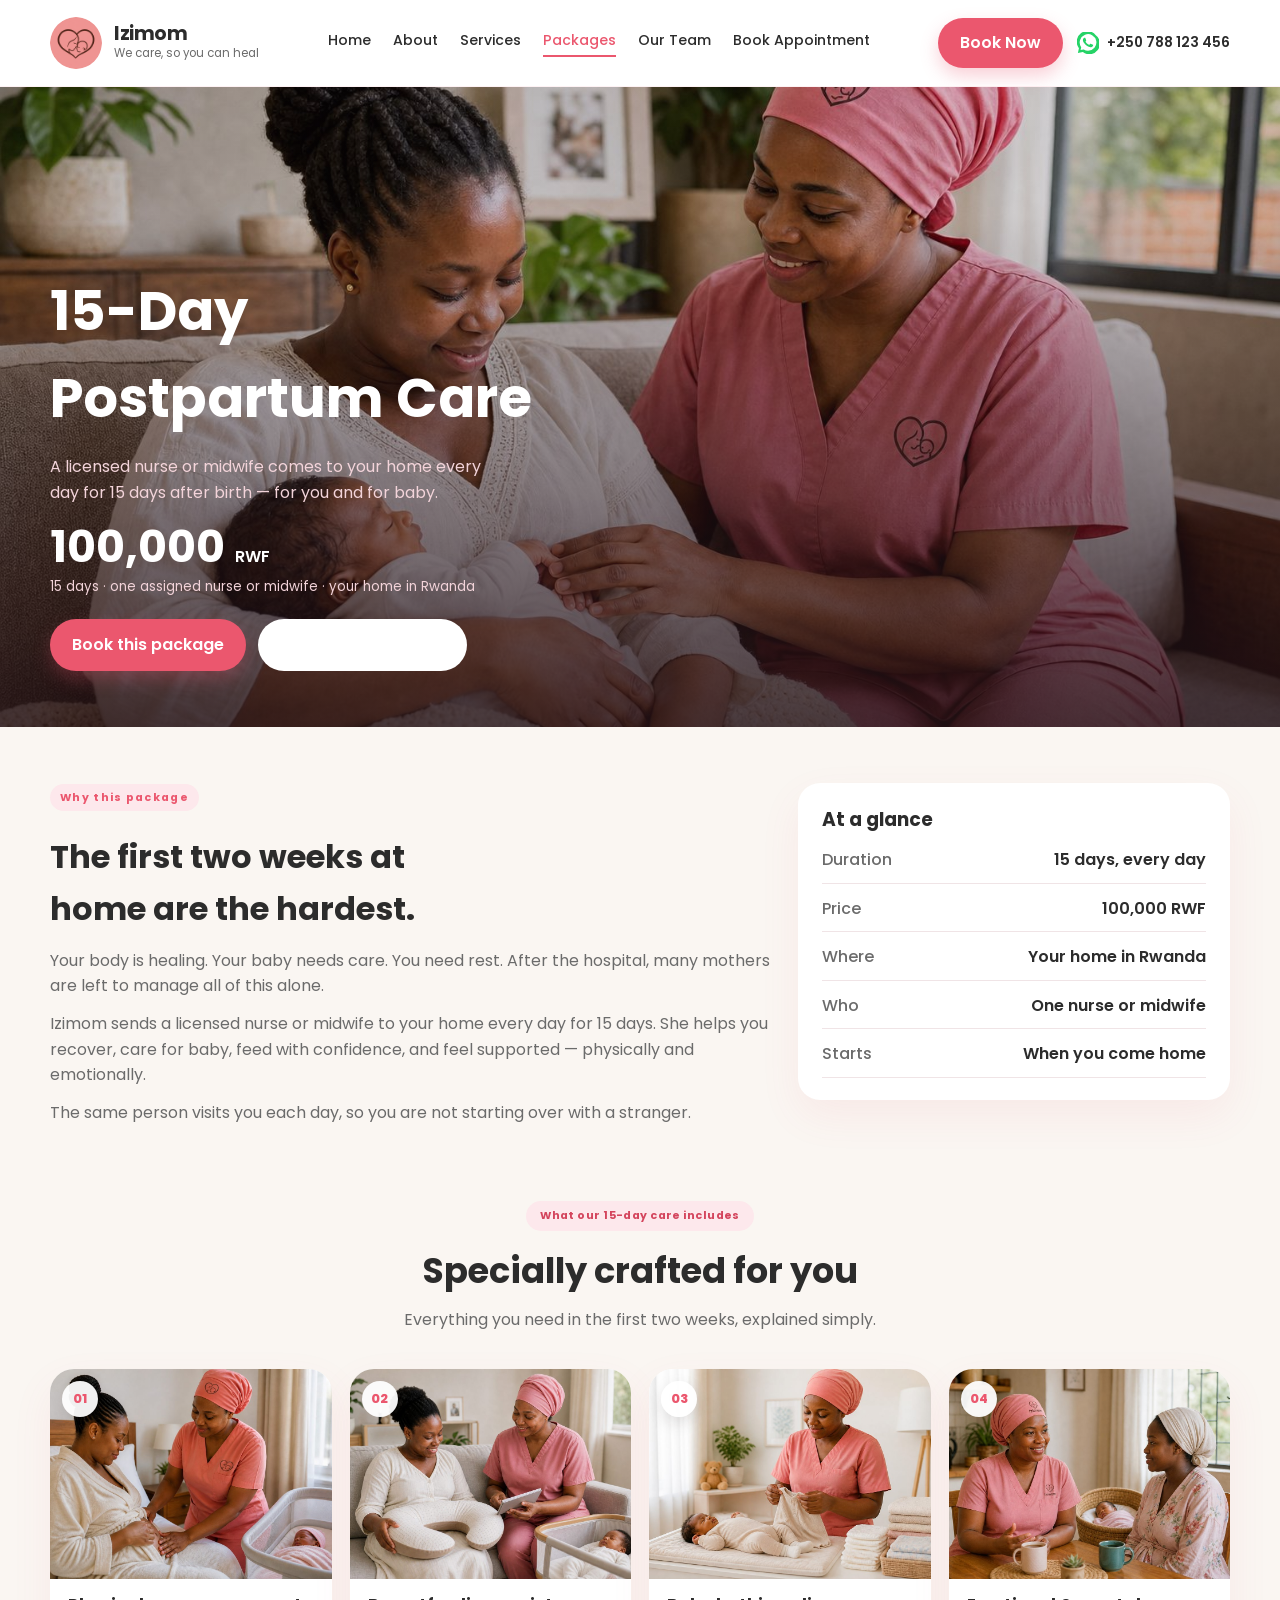
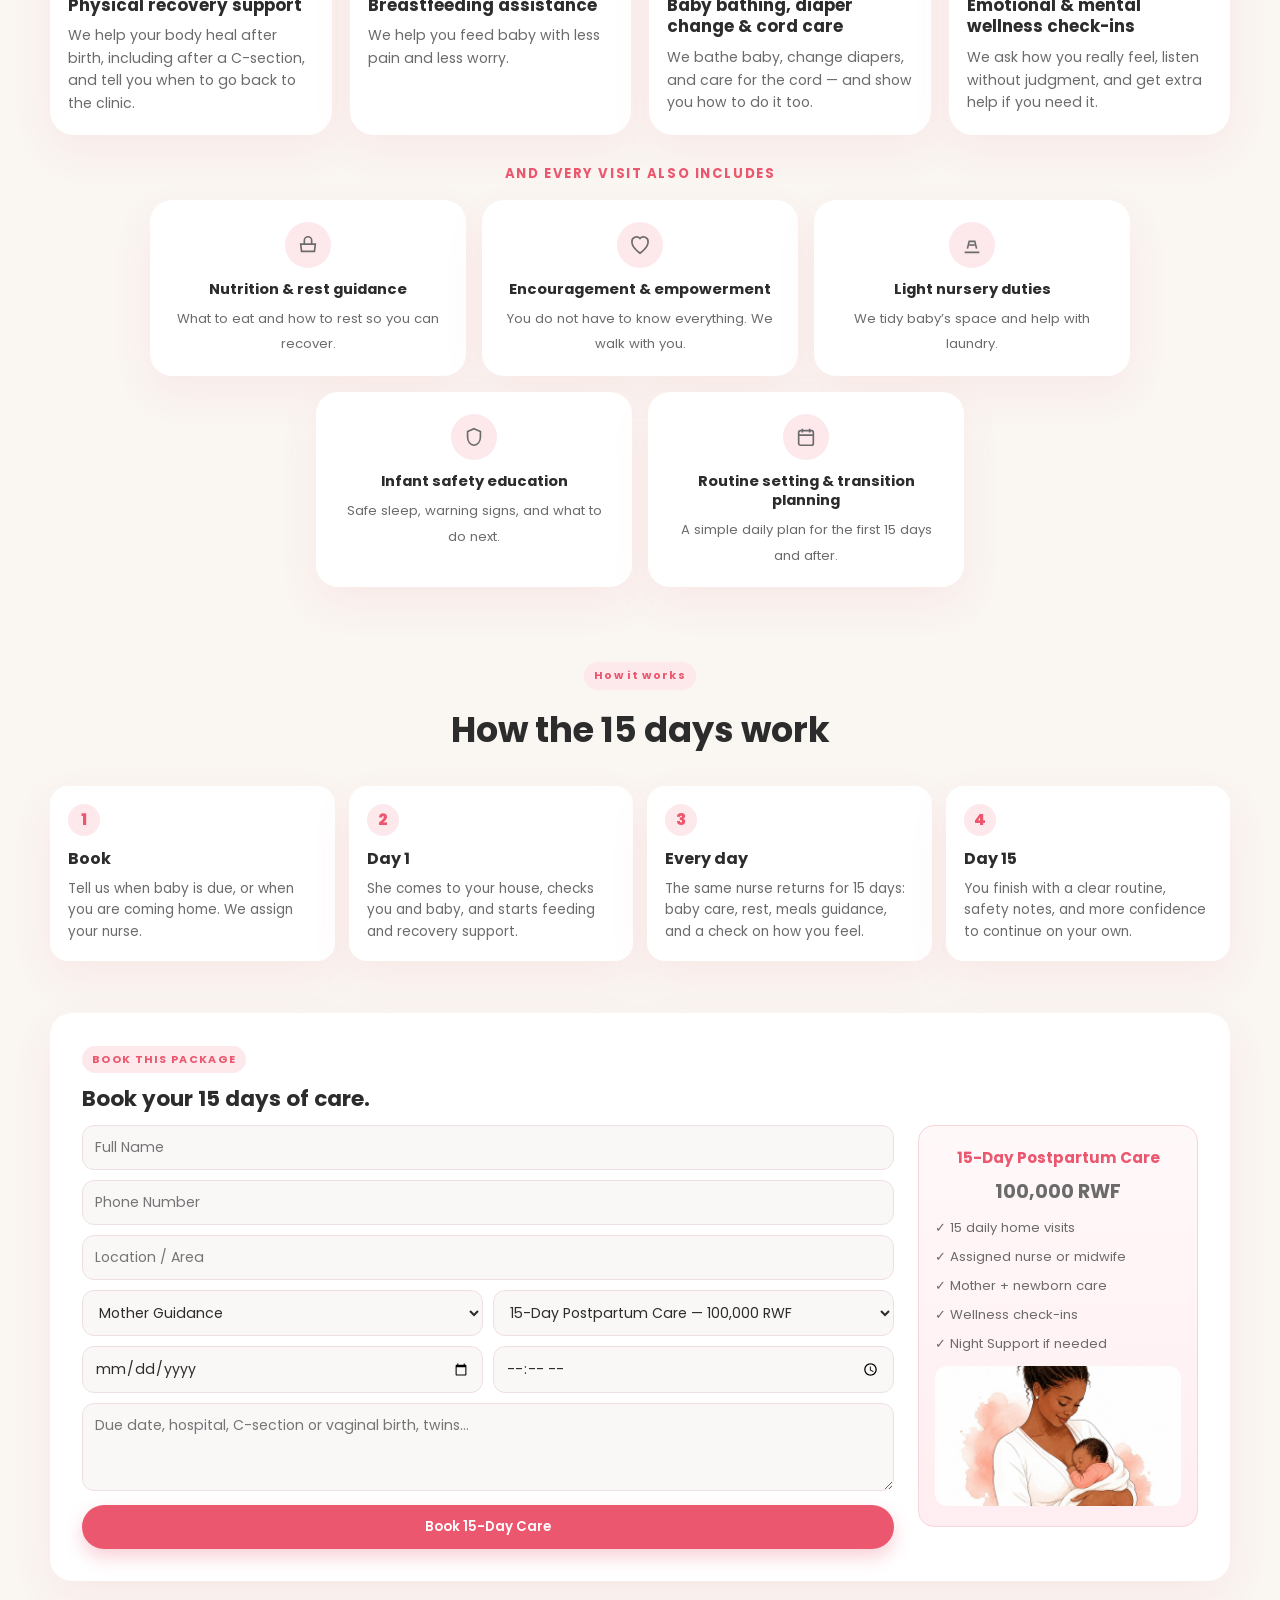
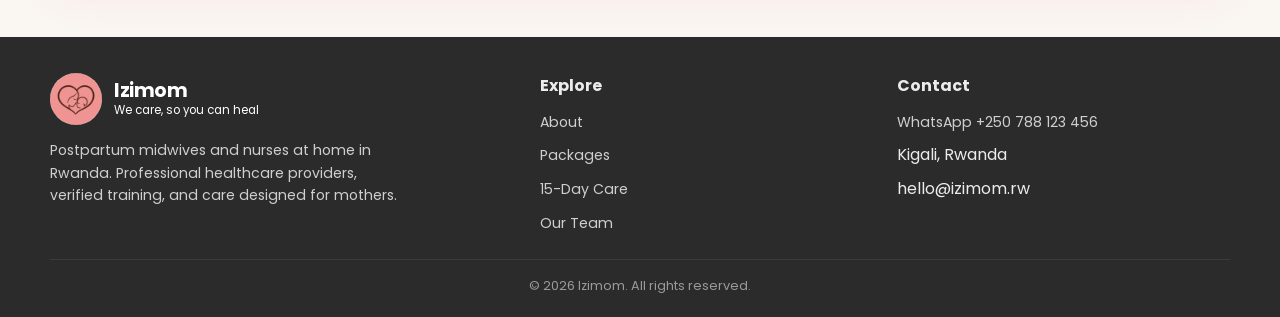
==== commit c2cd05a6: "Add Night Support if needed to the 15-day package. Co-authored-by: Cursor <cursoragent@cursor.com>" ====
--- a/15-day.html
+++ b/15-day.html
@@ -253,6 +253,7 @@
                 <li>✓ Assigned nurse or midwife</li>
                 <li>✓ Mother + newborn care</li>
                 <li>✓ Wellness check-ins</li>
+                <li>✓ Night Support if needed</li>
               </ul>
               <img src="/images/pricing-illustration.jpg" alt="Mother holding a baby illustration">
             </aside>
--- a/css/styles.css
+++ b/css/styles.css
@@ -868,20 +868,34 @@
 }
 
 .include-list {
-  display: flex;
-  flex-wrap: wrap;
-  justify-content: center;
-  gap: 14px;
+  display: grid;
+  grid-template-columns: repeat(6, 1fr);
+  gap: 16px;
+  max-width: 980px;
+  margin: 0 auto;
 }
 
 .include-list article {
+  grid-column: span 2;
   background: var(--white);
-  border-radius: 20px;
-  padding: 20px 18px 18px;
+  border-radius: 22px;
+  padding: 22px 20px 20px;
   box-shadow: var(--shadow);
-  flex: 1 1 200px;
-  max-width: 220px;
   text-align: center;
+  transition: transform 0.2s ease, box-shadow 0.2s ease;
+}
+
+.include-list article:hover {
+  transform: translateY(-4px);
+  box-shadow: 0 18px 32px rgba(235, 87, 110, 0.12);
+}
+
+.include-list article:nth-child(4) {
+  grid-column: 2 / 4;
+}
+
+.include-list article:nth-child(5) {
+  grid-column: 4 / 6;
 }
 
 .include-icon {
@@ -1154,10 +1168,27 @@
   .footer-grid,
   .pkg-intro-grid,
   .include-grid,
-  .include-list,
   .how-15,
   .flagship {
     grid-template-columns: 1fr 1fr;
+  }
+
+  .include-list {
+    grid-template-columns: 1fr 1fr;
+    max-width: none;
+  }
+
+  .include-list article,
+  .include-list article:nth-child(4),
+  .include-list article:nth-child(5) {
+    grid-column: auto;
+  }
+
+  .include-list article:last-child {
+    grid-column: 1 / -1;
+    max-width: 360px;
+    justify-self: center;
+    width: 100%;
   }
 
   .hero-grid,
@@ -1191,10 +1222,21 @@
   .trust,
   .pkg-intro-grid,
   .include-grid,
-  .include-list,
   .how-15,
   .flagship {
     grid-template-columns: 1fr;
+  }
+
+  .include-list {
+    grid-template-columns: 1fr;
+  }
+
+  .include-list article,
+  .include-list article:nth-child(4),
+  .include-list article:nth-child(5),
+  .include-list article:last-child {
+    grid-column: auto;
+    max-width: none;
   }
 
   .booking-panel {
@@ -1217,13 +1259,9 @@
     bottom: 16px;
   }
 
-  .include-grid article:hover {
+  .include-grid article:hover,
+  .include-list article:hover {
     transform: none;
-  }
-
-  .include-list article {
-    max-width: none;
-    flex-basis: calc(50% - 14px);
   }
 
   .header-actions .btn {
@@ -1241,7 +1279,4 @@
     grid-template-columns: 1fr;
   }
 
-  .include-list article {
-    flex-basis: 100%;
-  }
-}
+}
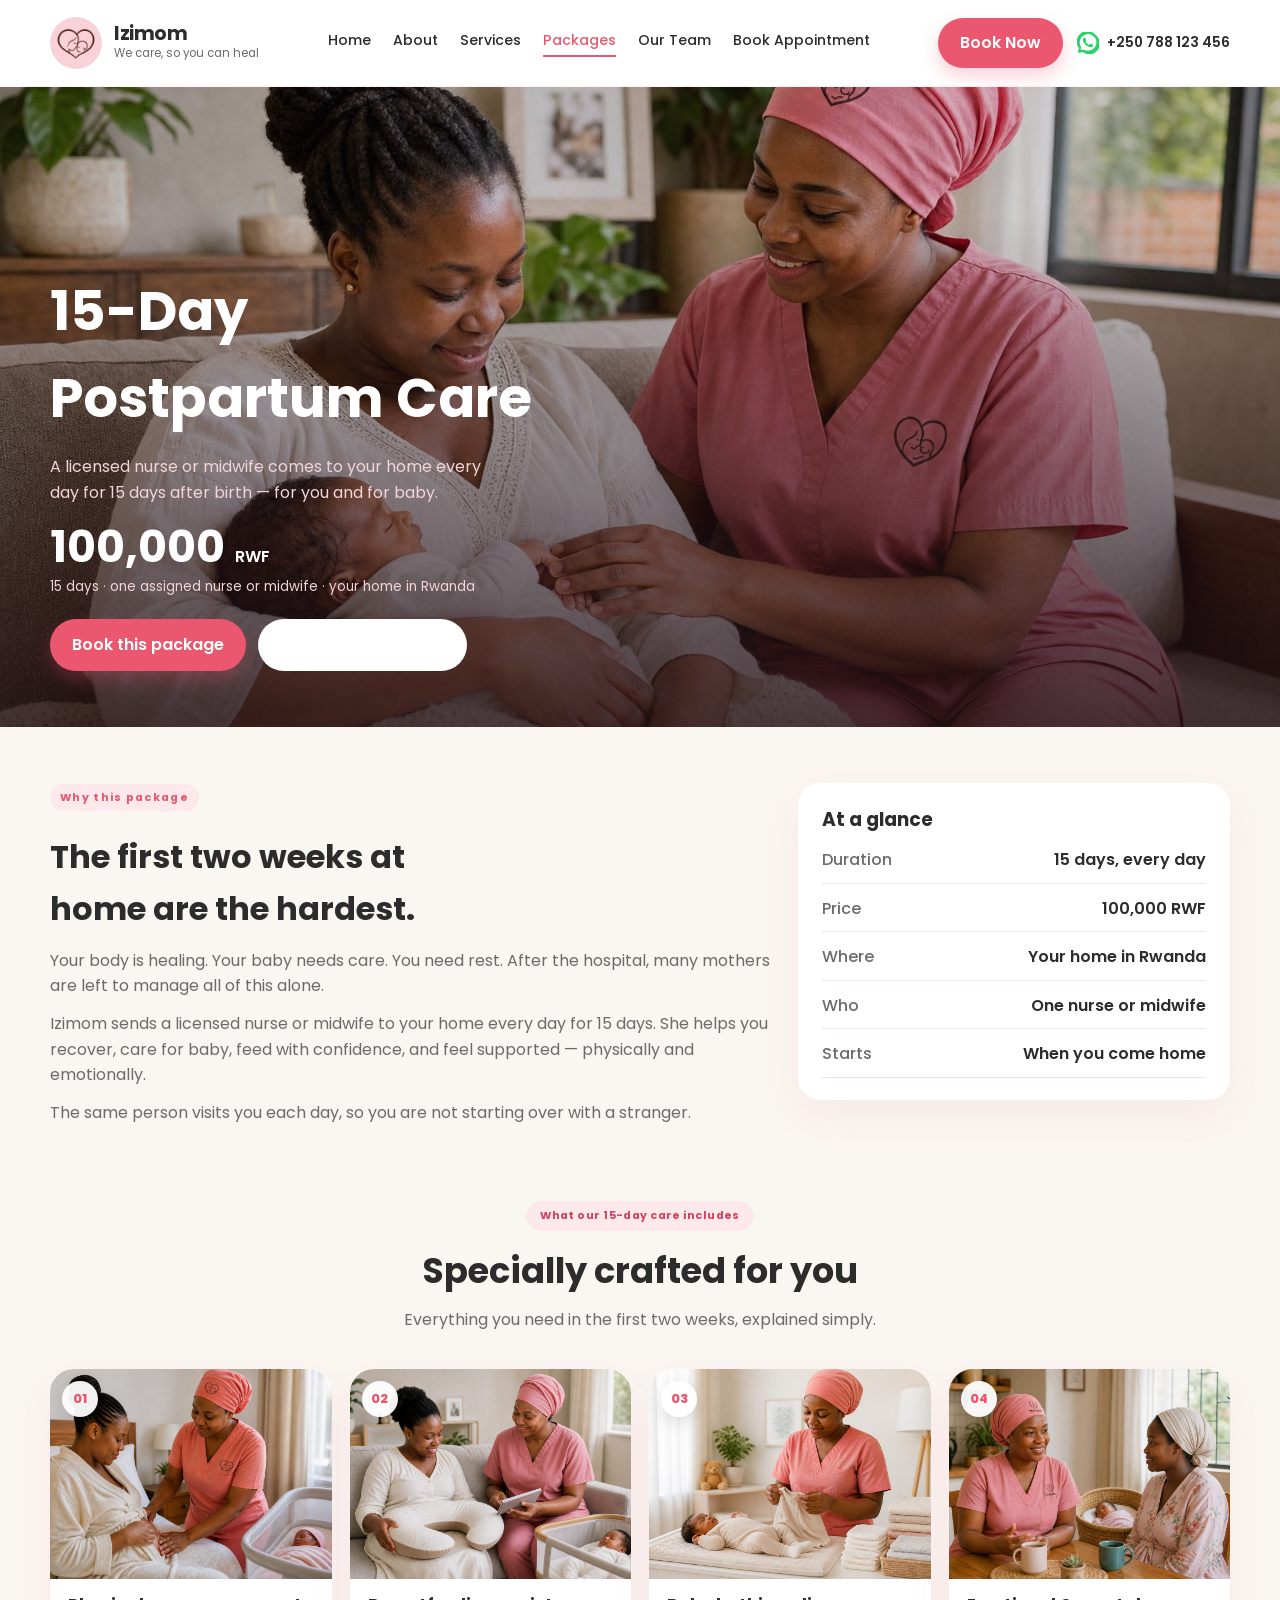
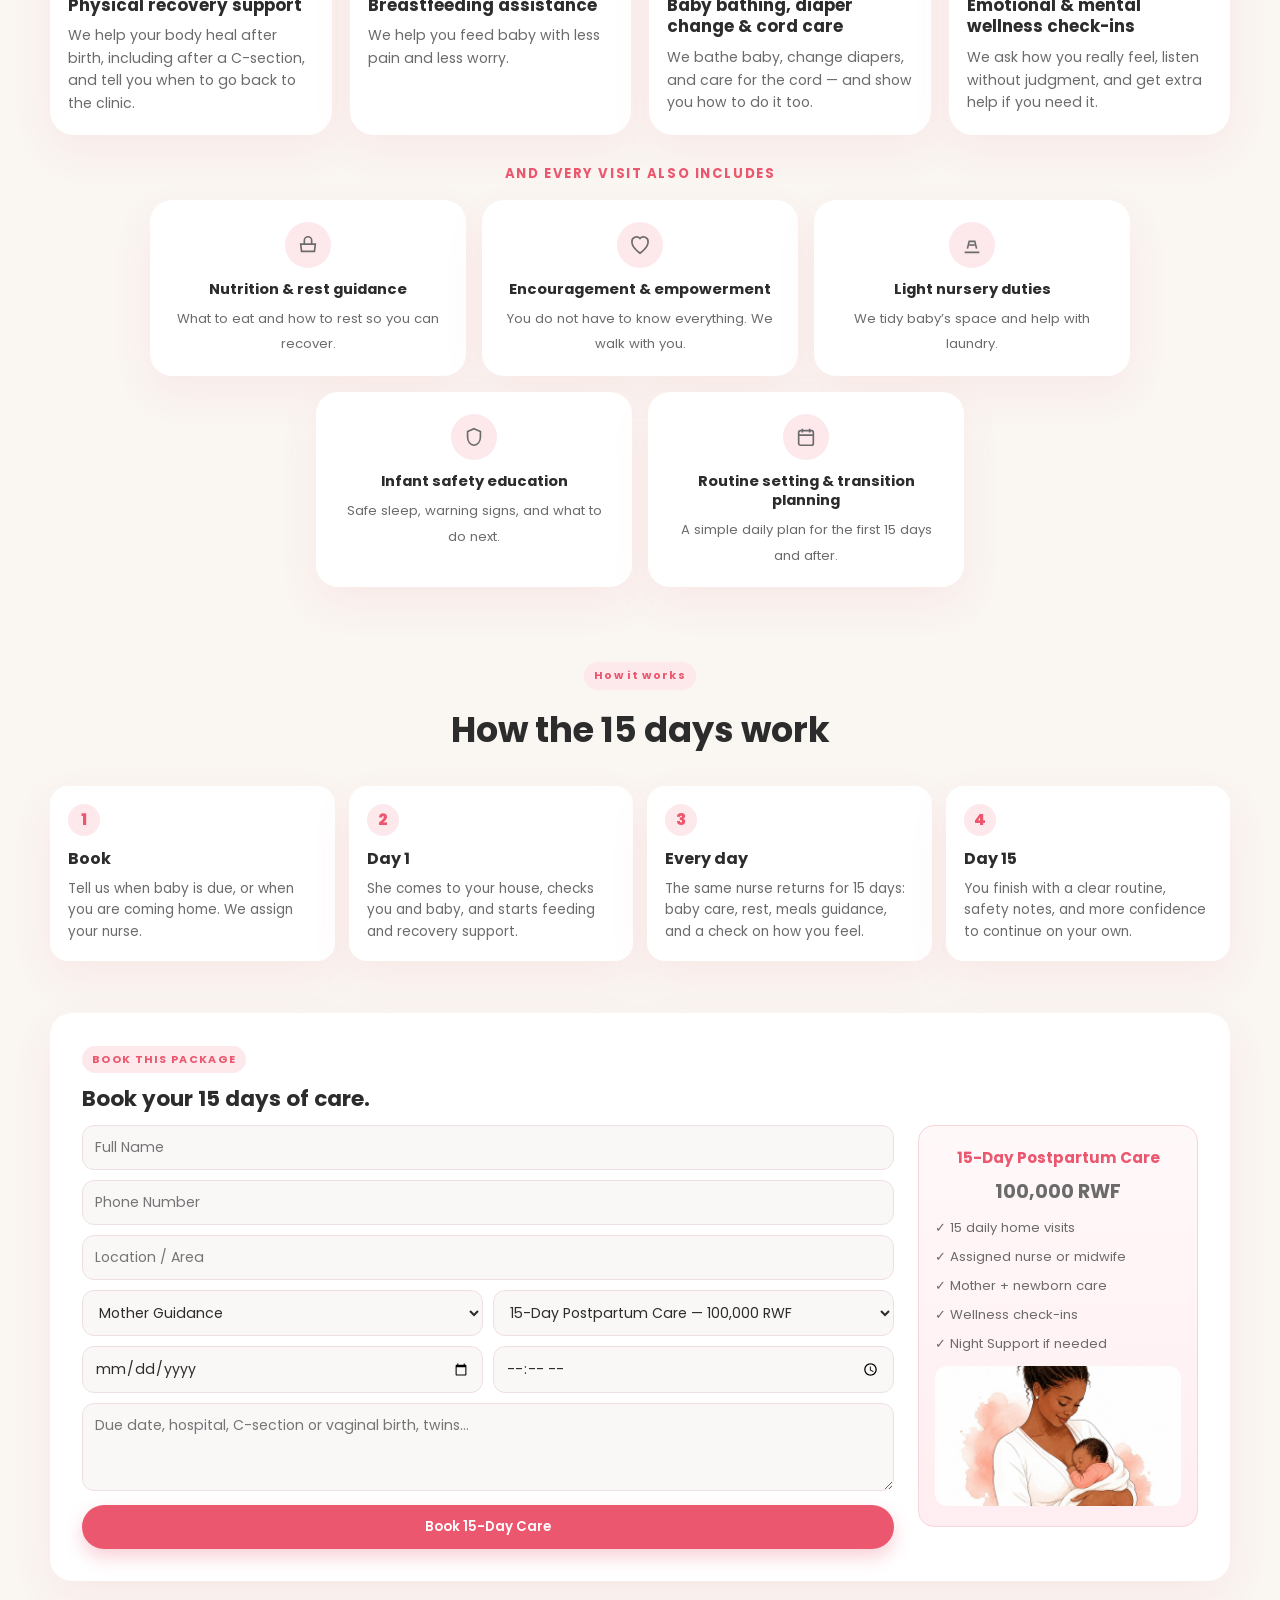
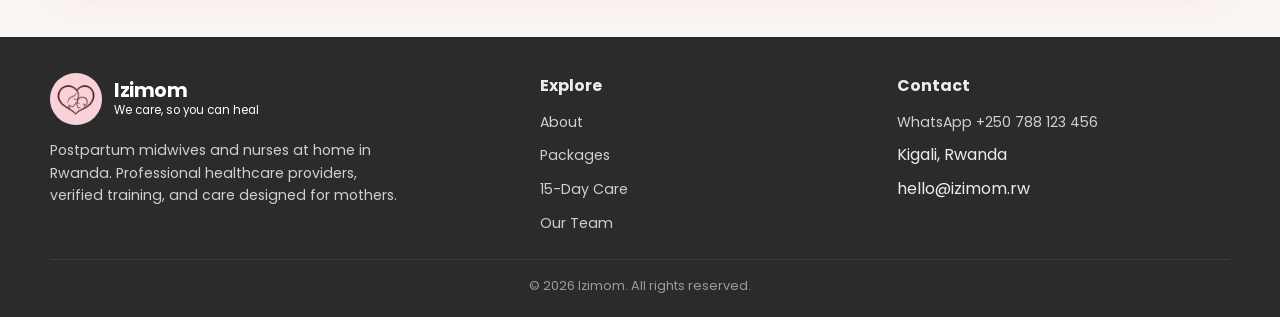
==== commit a0683d8d: "Lighten the header and footer logo from dusty rose to pale pink. Co-authored-by: Cursor <cursoragent" ====
--- a/15-day.html
+++ b/15-day.html
@@ -5,7 +5,7 @@
   <meta name="viewport" content="width=device-width, initial-scale=1.0">
   <title>15-Day Postpartum Care | Izimom</title>
   <meta name="description" content="Daily in-home midwifery support for 15 days after birth in Rwanda. Comprehensive care for mother and newborn. 100,000 RWF.">
-  <link rel="icon" href="/images/logo-icon.png?v=5" type="image/png">
+  <link rel="icon" href="/images/logo-icon.png?v=6" type="image/png">
   <link rel="preconnect" href="https://fonts.googleapis.com">
   <link rel="preconnect" href="https://fonts.gstatic.com" crossorigin>
   <link href="https://fonts.googleapis.com/css2?family=Poppins:wght@400;500;600;700;800&display=swap" rel="stylesheet">
@@ -15,7 +15,7 @@
   <header class="header">
     <div class="container header-inner">
       <a class="brand" href="/">
-        <img src="/images/logo-icon.png?v=5" alt="Izimom logo">
+        <img src="/images/logo-icon.png?v=6" alt="Izimom logo">
         <span class="brand-text">
           <strong>Izimom</strong>
           <span>We care, so you can heal</span>
@@ -267,7 +267,7 @@
     <div class="container footer-grid">
       <div>
         <a class="brand" href="/">
-          <img src="/images/logo-icon.png?v=5" alt="">
+          <img src="/images/logo-icon.png?v=6" alt="">
           <span class="brand-text">
             <strong>Izimom</strong>
             <span>We care, so you can heal</span>
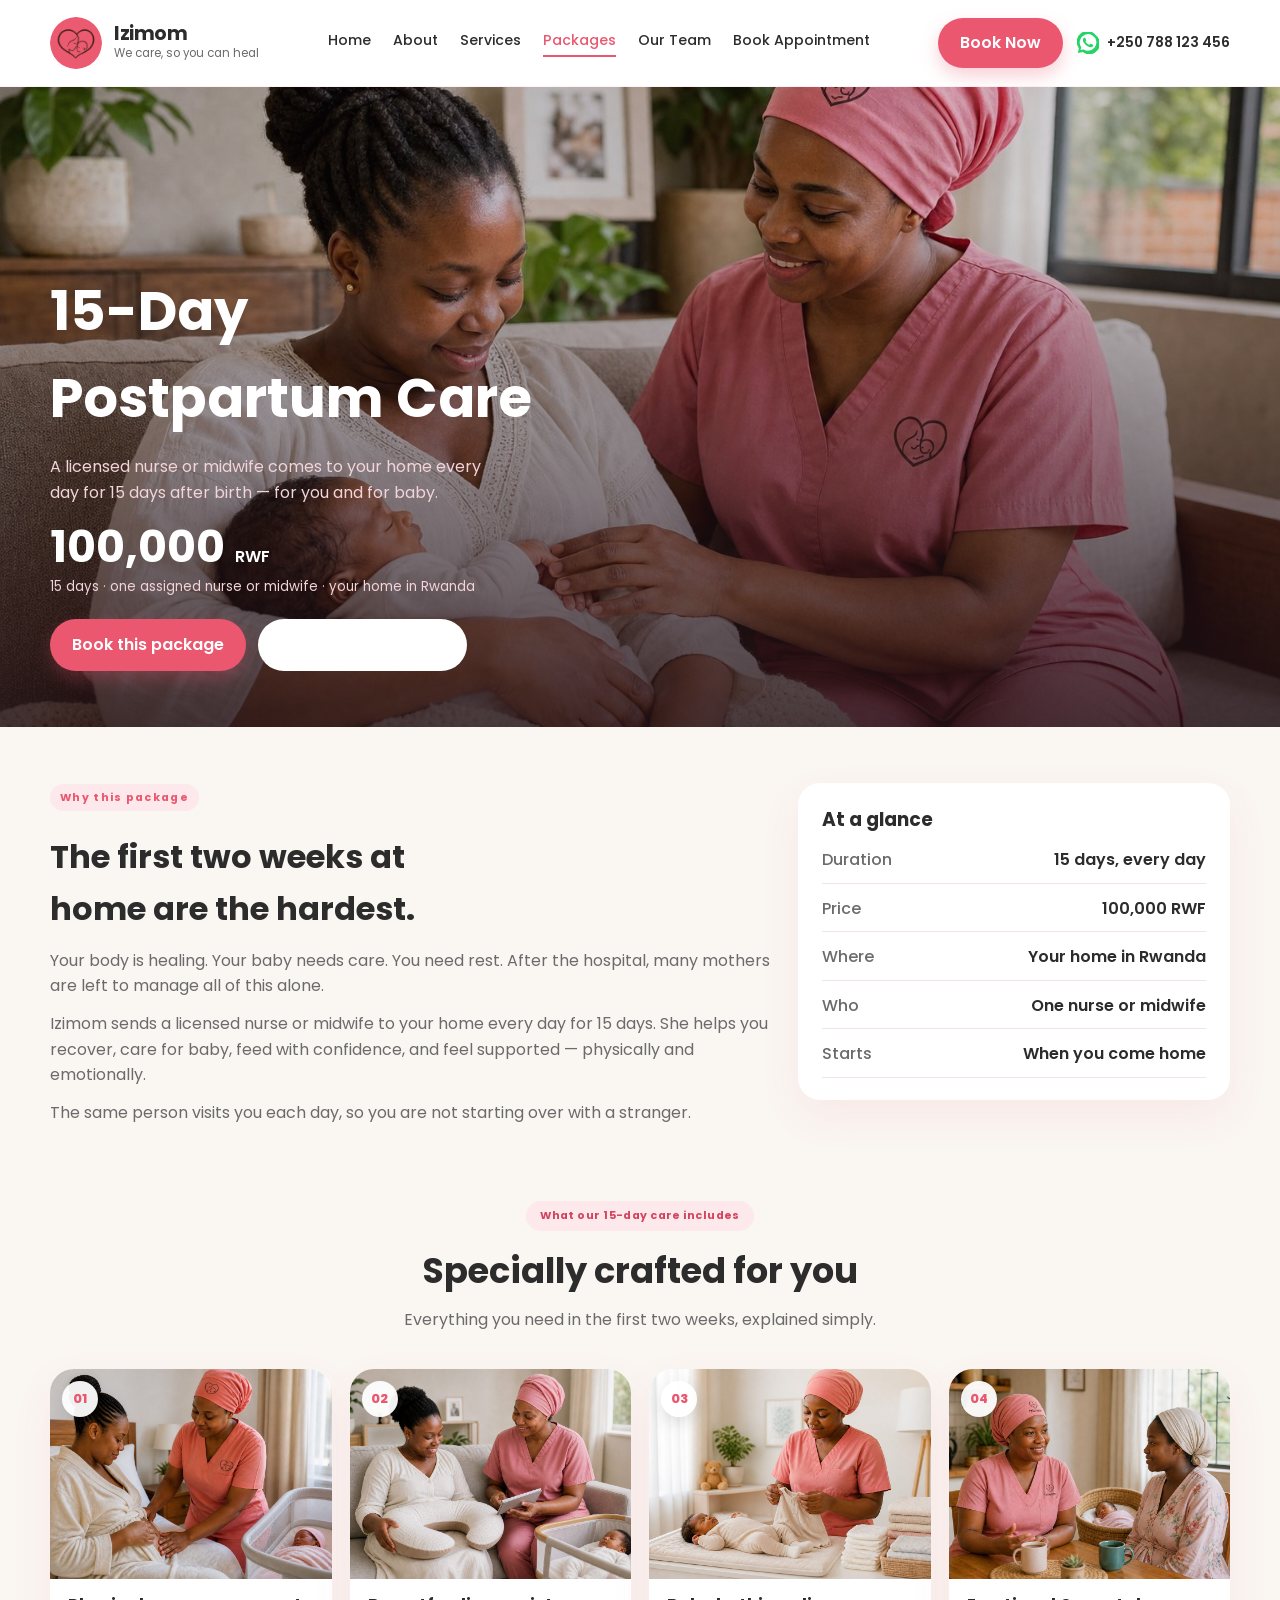
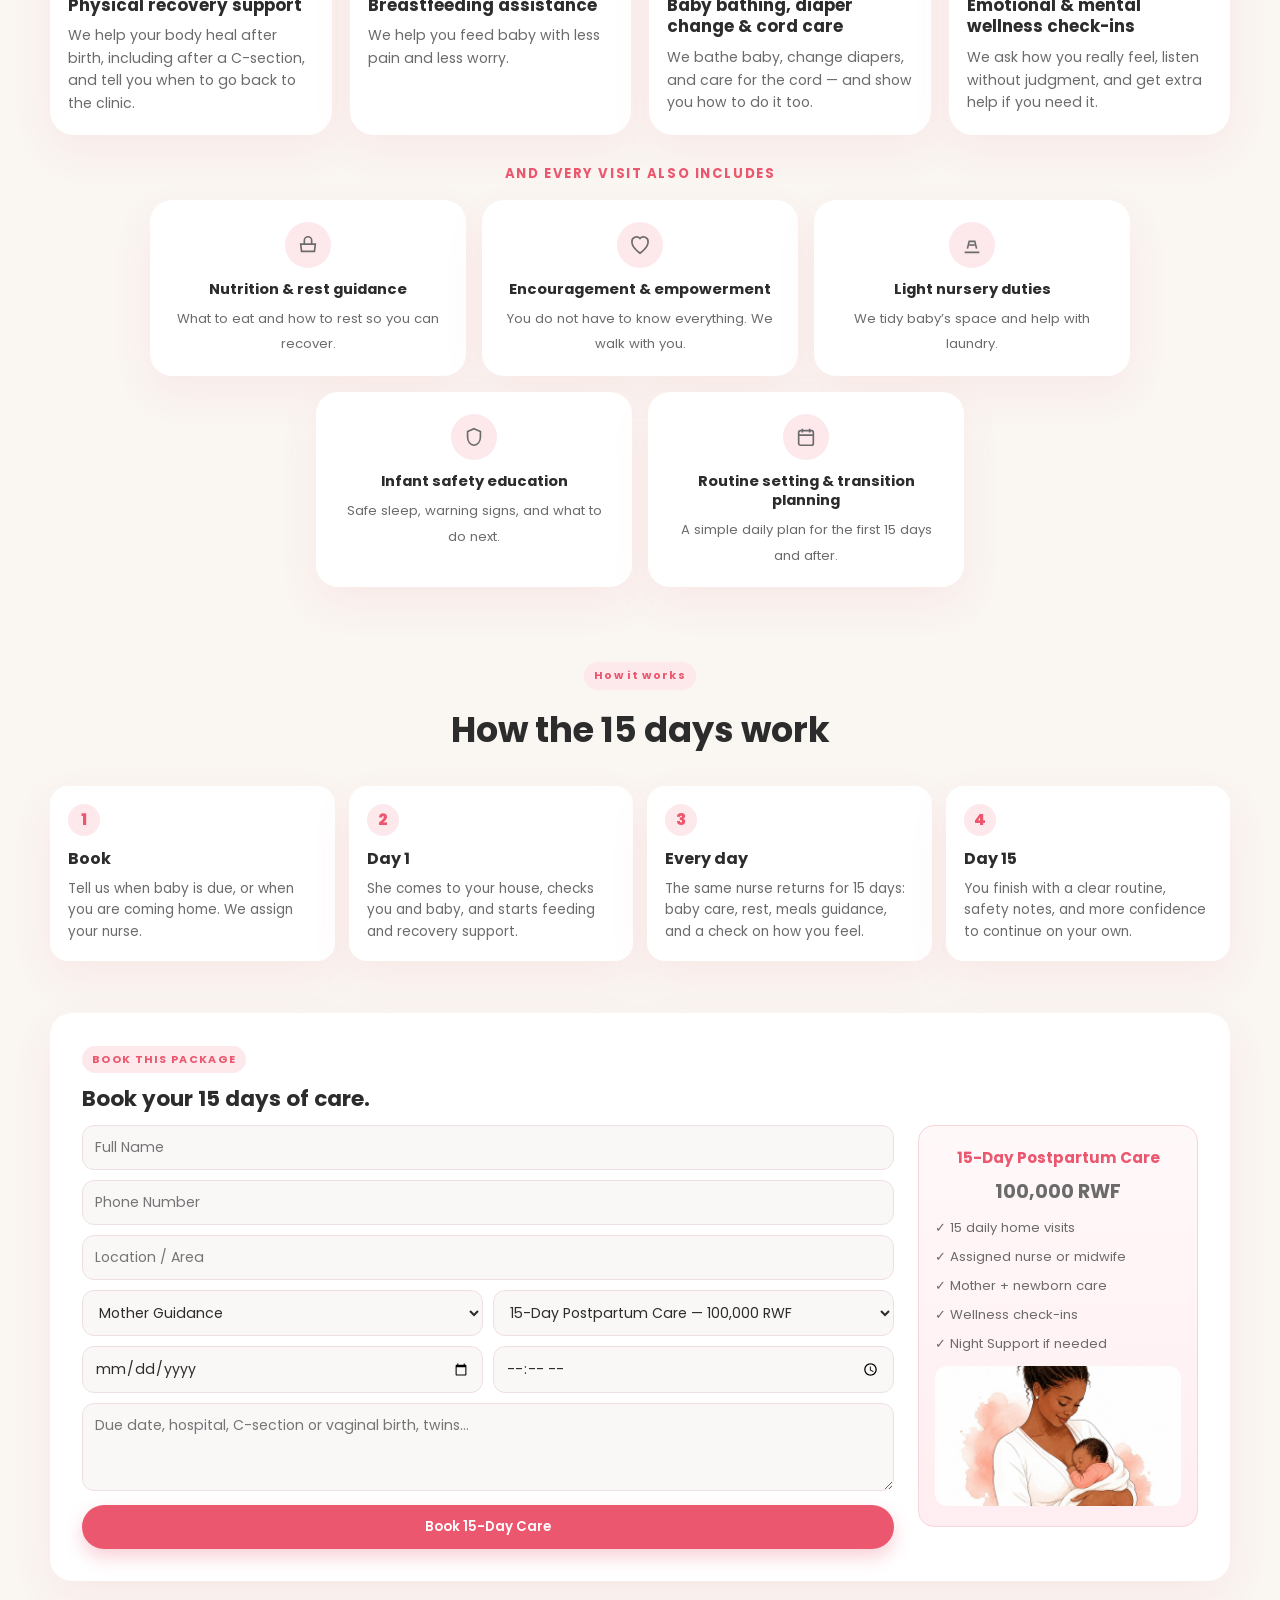
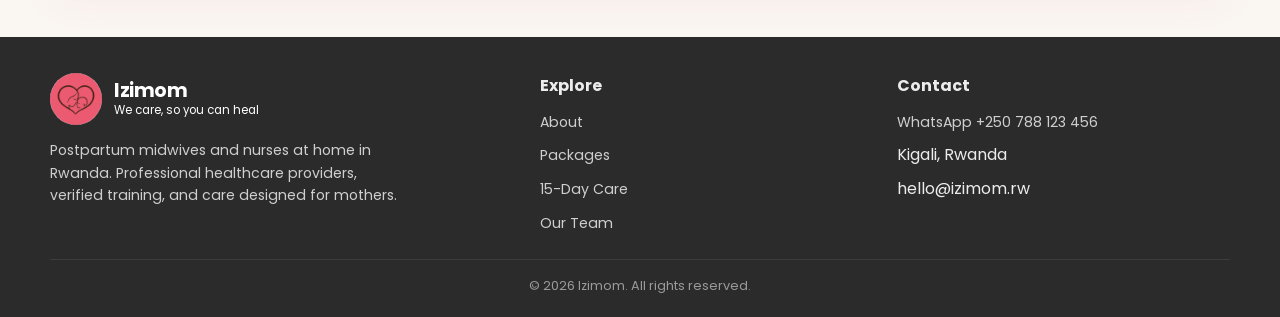
==== commit 54fe74cc: "Match the logo pink to the Our Services button coral. Co-authored-by: Cursor <cursoragent@cursor.com" ====
--- a/15-day.html
+++ b/15-day.html
@@ -5,7 +5,7 @@
   <meta name="viewport" content="width=device-width, initial-scale=1.0">
   <title>15-Day Postpartum Care | Izimom</title>
   <meta name="description" content="Daily in-home midwifery support for 15 days after birth in Rwanda. Comprehensive care for mother and newborn. 100,000 RWF.">
-  <link rel="icon" href="/images/logo-icon.png?v=6" type="image/png">
+  <link rel="icon" href="/images/logo-icon.png?v=7" type="image/png">
   <link rel="preconnect" href="https://fonts.googleapis.com">
   <link rel="preconnect" href="https://fonts.gstatic.com" crossorigin>
   <link href="https://fonts.googleapis.com/css2?family=Poppins:wght@400;500;600;700;800&display=swap" rel="stylesheet">
@@ -15,7 +15,7 @@
   <header class="header">
     <div class="container header-inner">
       <a class="brand" href="/">
-        <img src="/images/logo-icon.png?v=6" alt="Izimom logo">
+        <img src="/images/logo-icon.png?v=7" alt="Izimom logo">
         <span class="brand-text">
           <strong>Izimom</strong>
           <span>We care, so you can heal</span>
@@ -216,7 +216,7 @@
                   <option selected>Mother Guidance</option>
                   <option>Newborn Care</option>
                   <option>Night Support</option>
-                  <option>Nutritious Meals</option>
+                  <option>Nutritious Meals Advice</option>
                   <option>Light Cleaning</option>
                   <option>On-Demand Help</option>
                 </select>
@@ -267,7 +267,7 @@
     <div class="container footer-grid">
       <div>
         <a class="brand" href="/">
-          <img src="/images/logo-icon.png?v=6" alt="">
+          <img src="/images/logo-icon.png?v=7" alt="">
           <span class="brand-text">
             <strong>Izimom</strong>
             <span>We care, so you can heal</span>
